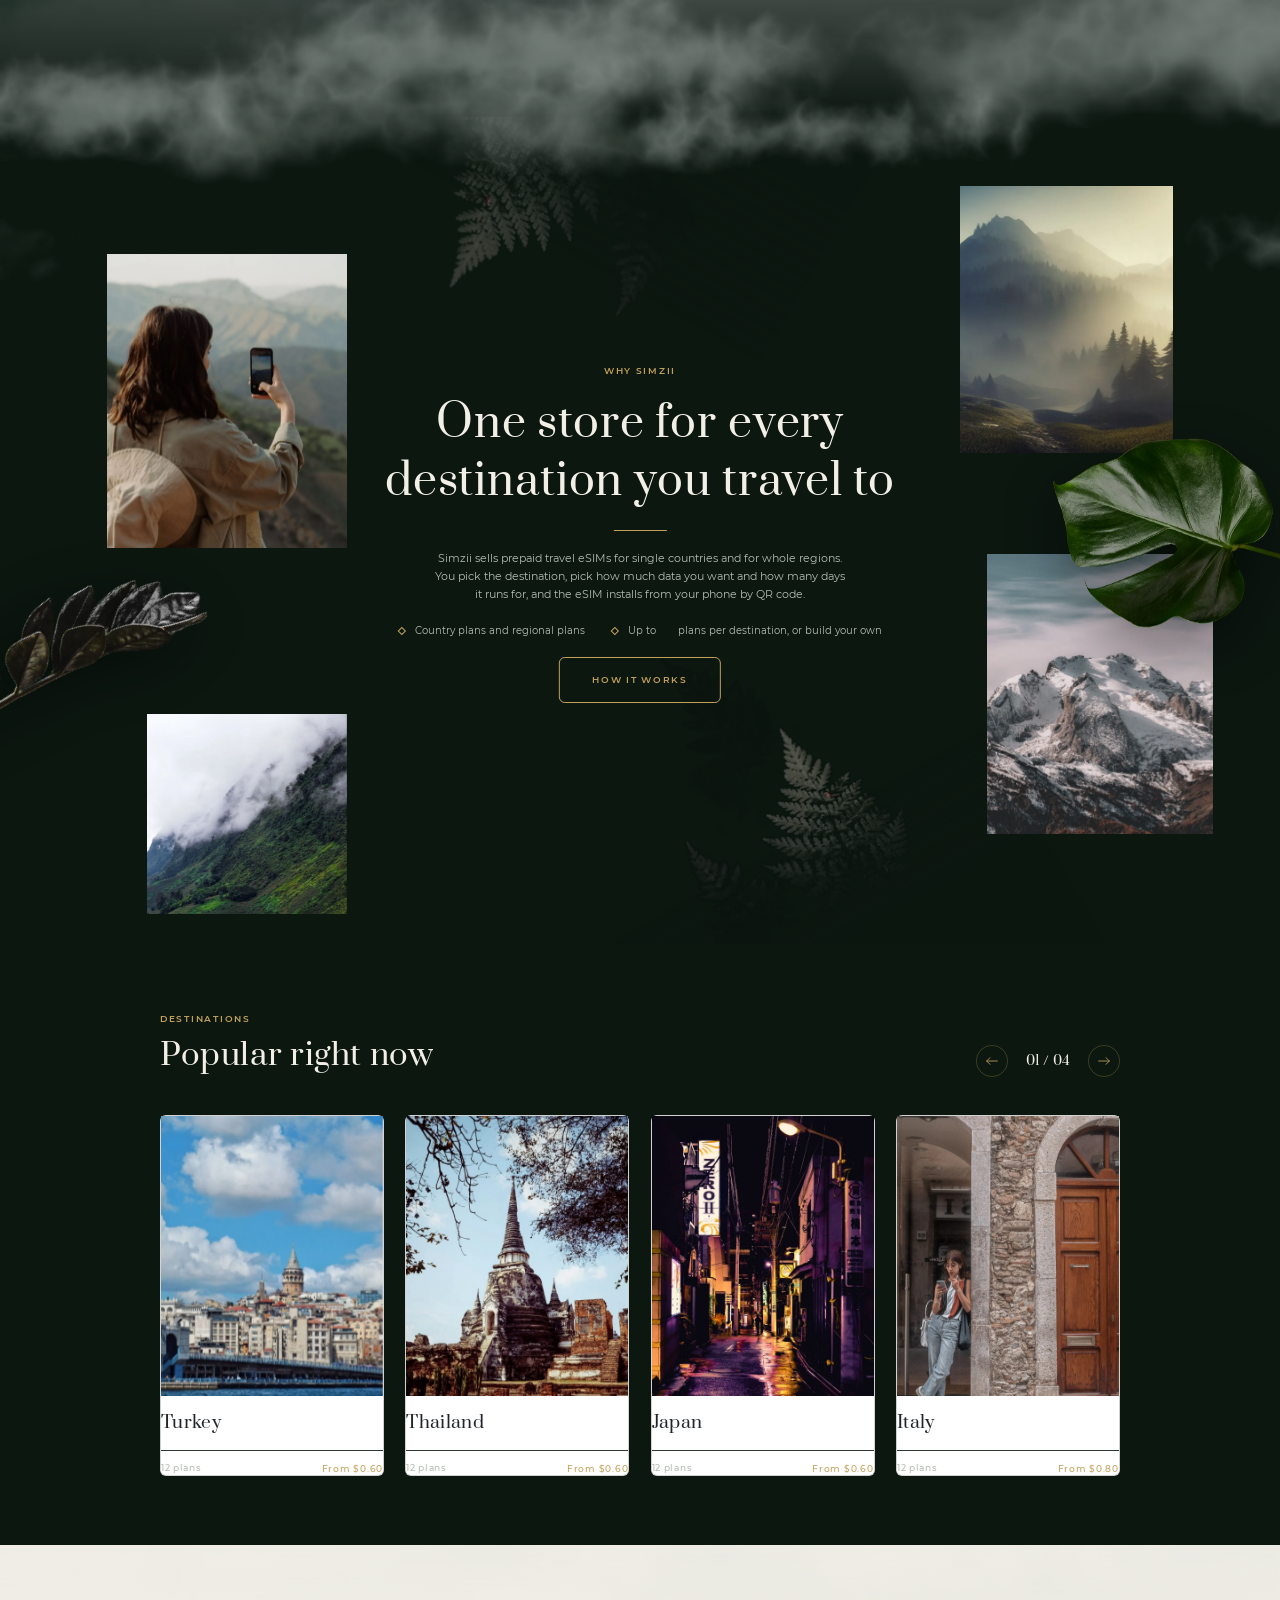
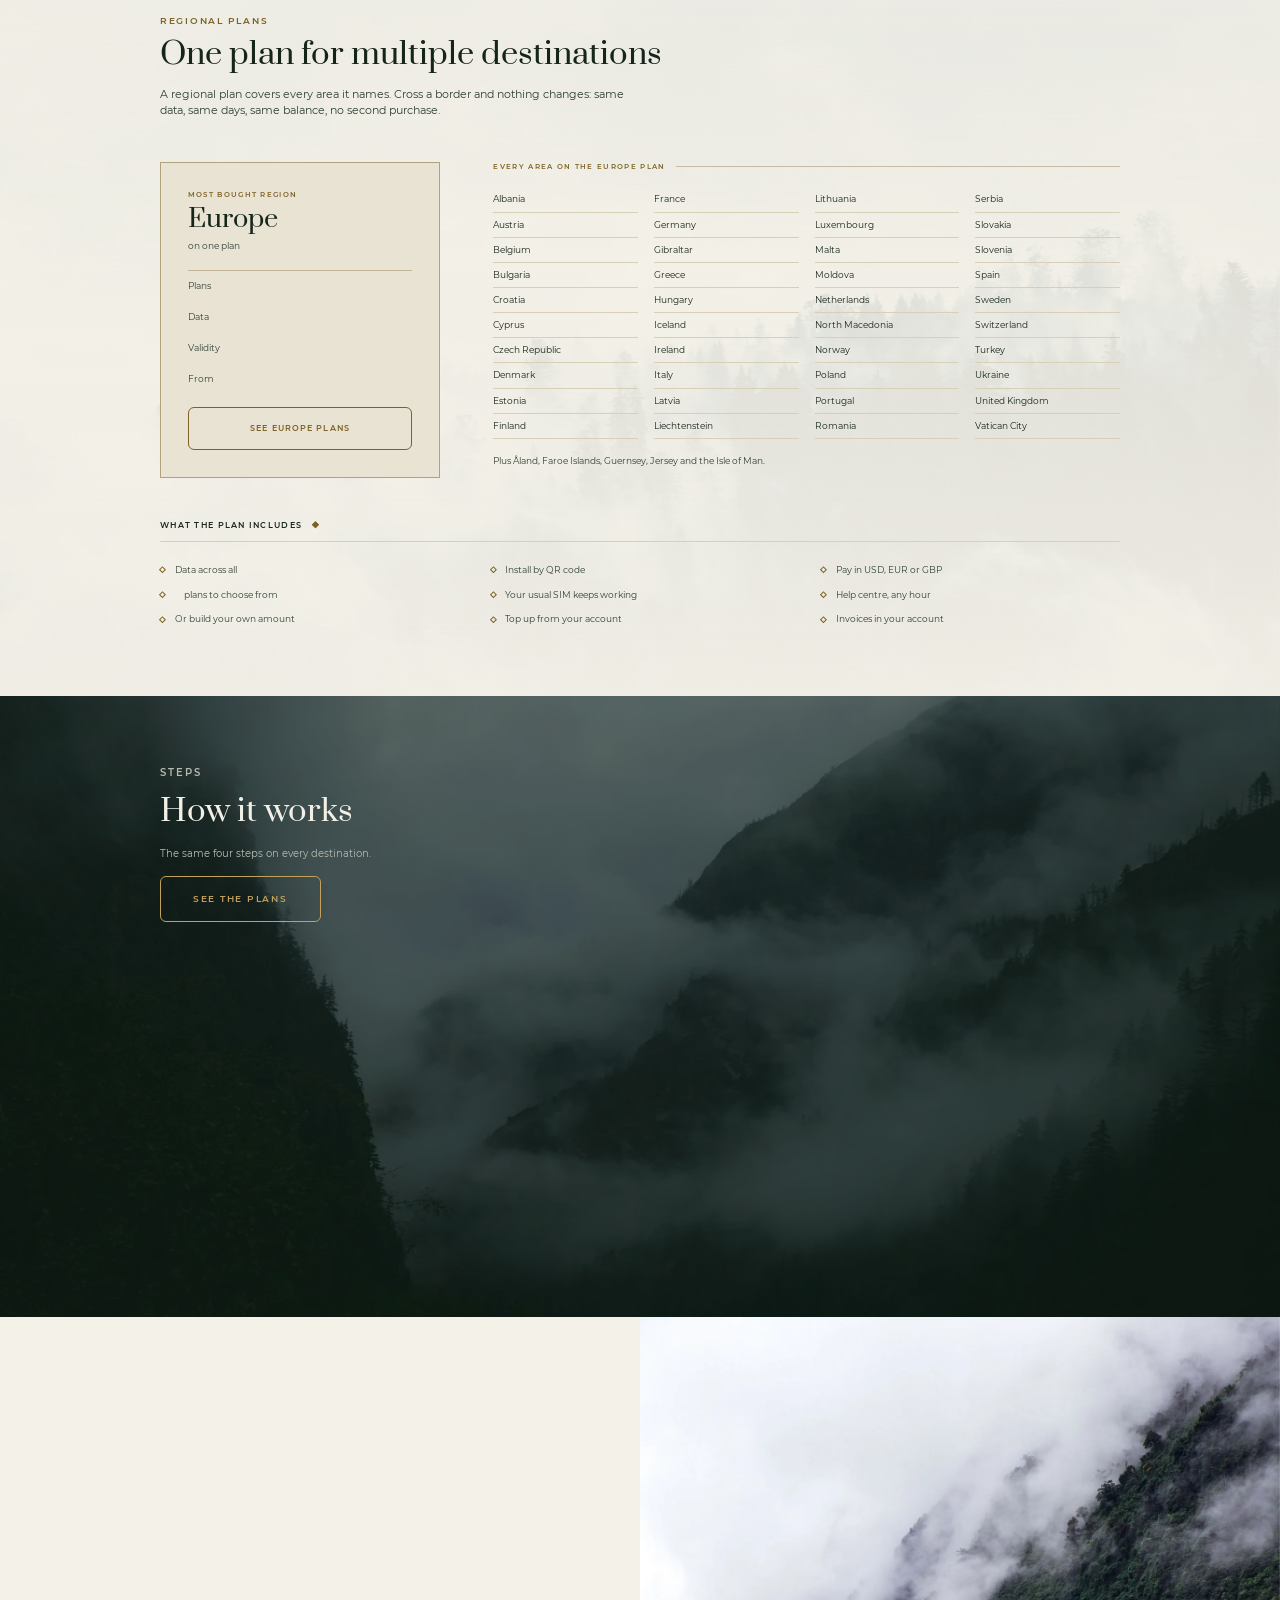
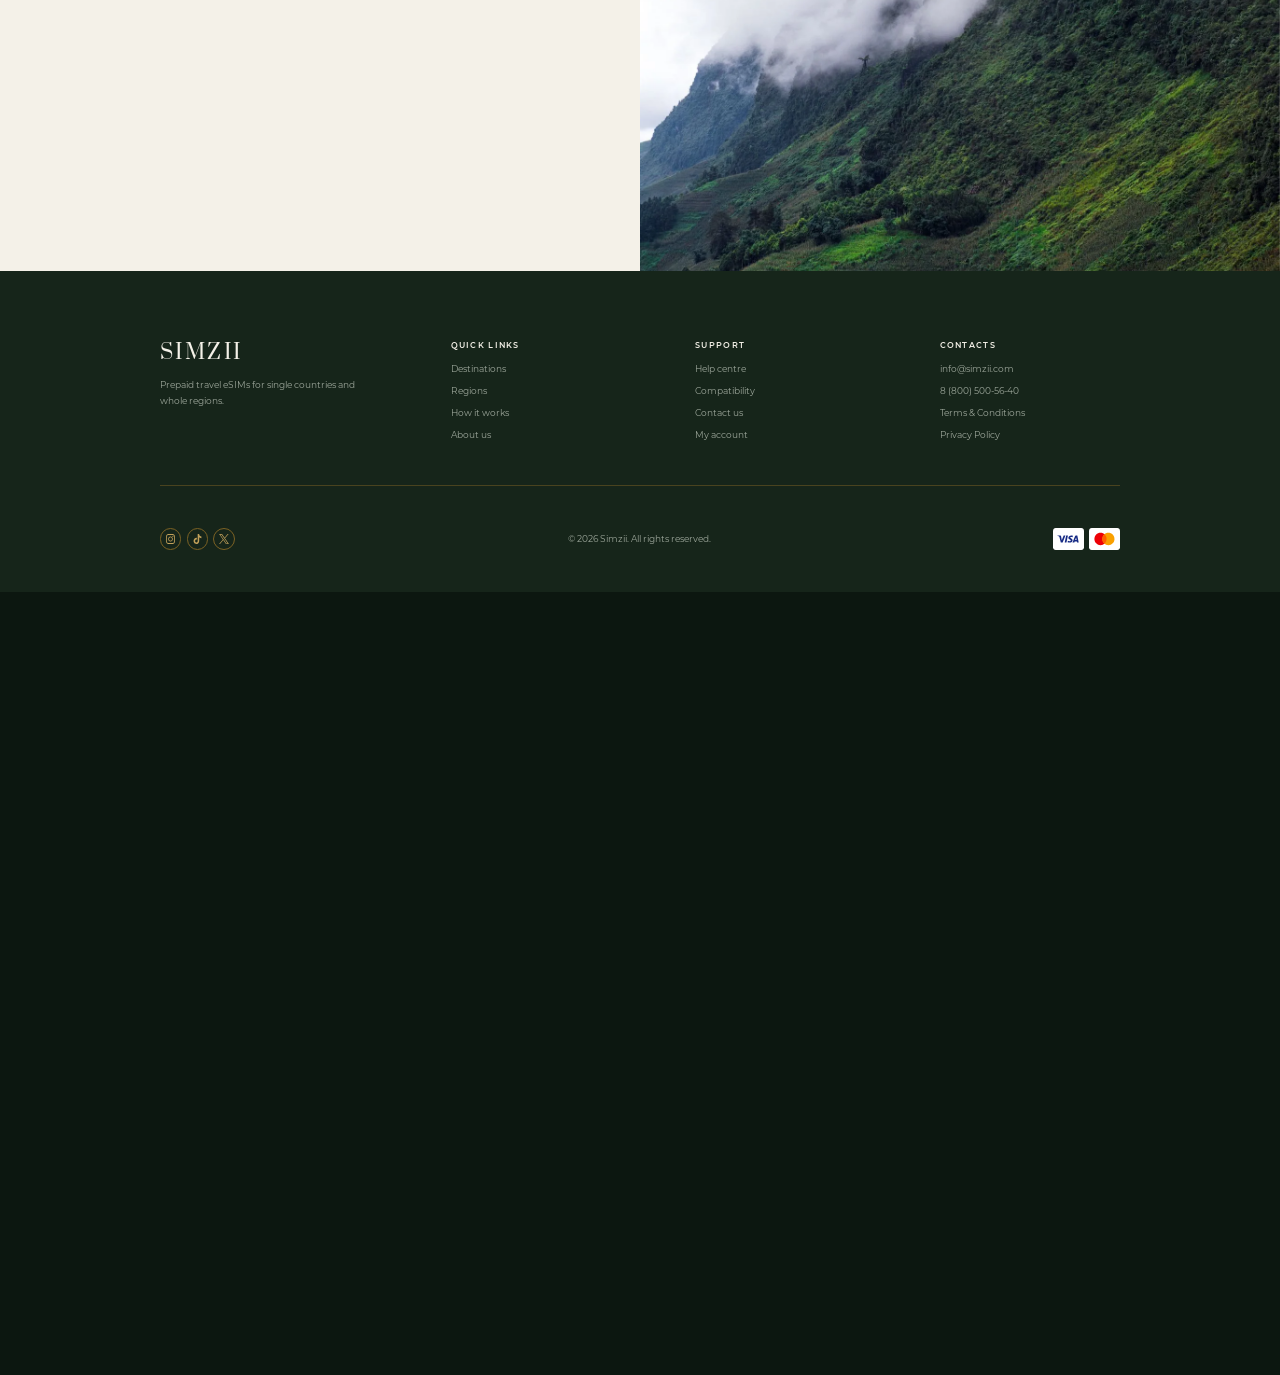
==== index.html @ 937da124 "about page fixed" ====
<!doctype html>
<html lang="en-GB">
<head>
<meta charset="utf-8">
<meta name="viewport" content="width=device-width, initial-scale=1">
<title>Simzii | Travel eSIM, mobile data for wherever you travel</title>
<meta name="description" content="Prepaid travel eSIMs for single countries and whole regions. Pick your destination, choose your data and days, install from your phone.">
<link rel="icon" href="assets/icons/favicon.svg" type="image/svg+xml">
<link rel="stylesheet" href="devcss/mainBase.css">
<script src="js/motion.js"></script>
</head>
<body class="home" data-page="home">

<canvas id="wisps" aria-hidden="true"></canvas>

<div class="smooth" id="smooth">

<section class="hero" id="hero">
  <div class="plate">
    <div class="plate-in" data-speed="-7" data-self>
      <div class="poster"></div>
      <video id="film" muted playsinline loop preload="none" data-src="assets/video/simzii-hero-fog.mp4"></video>
      <canvas id="forest" aria-hidden="true"></canvas>
      <canvas id="back" aria-hidden="true"></canvas>
    </div>
  </div>
  <div class="h-ov"></div>
  <div class="h-fade"></div>
  <div class="h-wash"></div>
  <div class="h-frame"></div>
  <div data-partial="header">
    <header class="site-header" id="site-header">
      <div class="site-header__bar">
        <a class="logo" href="index.html" aria-label="Simzii home">SIMZII</a>
        <nav class="site-nav" aria-label="Main">
          <a class="site-nav__link" href="plans.html">DESTINATIONS</a>
          <a class="site-nav__link" href="plans.html?type=regional#all">REGIONS</a>
          <a class="site-nav__link" href="index.html#how">HOW IT WORKS</a>
          <a class="site-nav__link" href="help.html">SUPPORT</a>
          <div class="currency" data-currency="">
            <button class="currency__toggle" type="button" aria-haspopup="listbox" aria-expanded="false">$ USD</button>
            <div class="currency__list" role="listbox" aria-label="Currency">
              <button class="currency__option" type="button" role="option" data-set-currency="USD" aria-selected="true">$ USD</button>
              <button class="currency__option" type="button" role="option" data-set-currency="EUR" aria-selected="false">€ EUR</button>
              <button class="currency__option" type="button" role="option" data-set-currency="GBP" aria-selected="false">£ GBP</button>
            </div>
          </div>
          <a class="btn btn--gold btn--small" href="login.html">MY ACCOUNT</a>
        </nav>
        <div class="site-header__actions">
          <button class="menu-toggle" type="button" aria-expanded="false" aria-controls="mobile-menu" aria-label="Open menu">
            <img src="assets/icons/menu.svg" alt="" data-motion-img="1">
          </button>
        </div>
      </div>
      <div class="mobile-menu" id="mobile-menu">
        <nav class="mobile-menu__links" aria-label="Main">
          <a class="mobile-menu__link" href="plans.html">Destinations <img src="assets/icons/arrow-right-gold.svg" alt="" data-motion-img="1">
          </a>
          <a class="mobile-menu__link" href="plans.html?type=regional#all">Regions <img src="assets/icons/arrow-right-gold.svg" alt="" data-motion-img="1">
          </a>
          <a class="mobile-menu__link" href="index.html#how">How it works <img src="assets/icons/arrow-right-gold.svg" alt="" data-motion-img="1">
          </a>
          <a class="mobile-menu__link" href="help.html">Support <img src="assets/icons/arrow-right-gold.svg" alt="" data-motion-img="1">
          </a>
        </nav>
        <div class="mobile-menu__utilities">
          <p class="label text-mist">CURRENCY</p>
          <div class="mobile-menu__currencies">
            <button class="mobile-menu__currency" type="button" data-set-currency="USD" aria-pressed="true">$ USD</button>
            <button class="mobile-menu__currency" type="button" data-set-currency="EUR" aria-pressed="false">€ EUR</button>
            <button class="mobile-menu__currency" type="button" data-set-currency="GBP" aria-pressed="false">£ GBP</button>
          </div>
        </div>
        <a class="btn btn--gold btn--block" href="login.html">MY ACCOUNT</a>
        <div class="socials mobile-menu__socials">
          <a class="socials__link" href="#" data-pending="Social link to be supplied" aria-label="Instagram">
            <img src="assets/icons/instagram.svg" alt="" width="14" height="14" data-motion-img="1">
          </a>
          <a class="socials__link" href="#" data-pending="Social link to be supplied" aria-label="TikTok">
            <img src="assets/icons/tiktok.svg" alt="" width="14" height="14" data-motion-img="1">
          </a>
          <a class="socials__link" href="#" data-pending="Social link to be supplied" aria-label="X">
            <img src="assets/icons/x.svg" alt="" width="14" height="14" data-motion-img="1">
          </a>
        </div>
      </div>
    </header>
  </div>
  <div class="h-copy" data-speed="-9" data-self>
    <p class="eyebrow rise" style="--d:.3s">TRAVEL eSIM</p>
    <h1 class="h1">
      <span class="ln">
        <span style="--d:.35s">MOBILE DATA</span>
      </span>
      <span class="ln">
        <span style="--d:.47s">IN <span data-fact="global:areaCount"></span> COUNTRIES </span>
      </span>
    </h1>
    <div class="rule"></div>
    <p class="sub rise" style="--d:.7s">Pick your destination, select your data plan and duration, then install the eSIM directly from your phone. Mobile data for wherever you travel, with no need for physical SIM cards or complicated setups.</p>
    <a href="plans.html" class="btn rise" style="--d:.82s">BROWSE DESTINATIONS</a>
  </div>
  <div class="strip" data-speed="-9" data-self>
    <div class="rail"></div>
    <div class="runner"></div>
    <div class="stop">
      <div class="fig" data-fact="global:areaCount"></div>
      <div class="dot"></div>
      <div class="lab">COUNTRIES</div>
    </div>
    <div class="stop">
      <div class="fig" data-fact="all:regionCount"></div>
      <div class="dot"></div>
      <div class="lab">REGIONS</div>
    </div>
    <div class="stop">
      <div class="fig">Up to <span data-fact="all:maxPlans"></span>
      </div>
      <div class="dot"></div>
      <div class="lab">PLANS PER DESTINATION</div>
    </div>
    <div class="stop">
      <div class="fig">USD EUR GBP</div>
      <div class="dot"></div>
      <div class="lab">CURRENCIES</div>
    </div>
  </div>
</section>
<section class="intro" id="intro">
  <div class="rot fern-a" data-speed="0.6">
    <div>
      <img alt="" src="assets/images/home/fern-intro.webp">
    </div>
  </div>
  <div class="rot fern-b" data-speed="-0.6">
    <div>
      <img alt="" src="assets/images/home/fern-intro-low.webp">
    </div>
  </div>
  <div class="rot plant fl" data-speed="0.9">
    <div>
      <img alt="" src="assets/images/home/plant.webp">
    </div>
  </div>
  <div class="monstera fl" data-speed="-0.8">
    <img alt="" src="assets/images/home/monstera.webp">
  </div>
  <div class="pics">
    <div class="media fl i-trav" data-speed="-0.7" data-r="clip">
      <img alt="Traveller photographing a mountain valley" src="assets/images/home/intro-traveller.webp">
    </div>
    <div class="media fl i-snow" data-speed="-1.1" data-r="clip" style="--d:.15s">
      <img alt="Snow covered peak" src="assets/images/home/snow-peak.webp">
    </div>
  </div>
  <div class="media fl i-alps" data-speed="0.9" data-r="clip" style="--d:.1s">
    <img alt="Alpine valley at sunrise" src="assets/images/home/spot-alps.webp">
  </div>
  <div class="media fl i-stage" data-speed="0.7" data-r="clip" style="--d:.2s">
    <img alt="Misty mountain slope" src="assets/images/home/stage-landscape.webp">
  </div>
  <div class="i-copy" data-r="group">
    <p class="eyebrow" data-r="fade">WHY SIMZII</p>
    <h2 class="h2">
      <span class="ln">
        <span style="--d:.05s">One store for every</span>
      </span>
      <span class="ln">
        <span style="--d:.15s">destination you travel to</span>
      </span>
    </h2>
    <div class="rule" data-r="fade" style="--d:.25s"></div>
    <p class="body" data-r="fade" style="--d:.3s">Simzii sells prepaid travel eSIMs for single countries and for whole regions. You pick the destination, pick how much data you want and how many days it runs for, and the eSIM installs from your phone by QR code.</p>
    <div class="feats" data-r="fade" style="--d:.4s">
      <div class="feat">
        <i class="diamond"></i>Country plans and regional plans
      </div>
      <div class="feat">
        <i class="diamond"></i>Up to <span data-fact="all:maxPlans"></span> plans per destination, or build your own
      </div>
    </div>
    <a href="#how" class="btn" data-r="fade" style="--d:.5s">HOW IT WORKS</a>
  </div>
</section>
<section class="dest" id="dest">
  <div class="head-row">
    <div class="copy in" data-r="group">
      <p class="eyebrow in" data-r="fade">DESTINATIONS</p>
      <h2 class="h2">
        <span class="ln">
          <span style="--d:.08s">Popular right now</span>
        </span>
      </h2>
    </div>
    <div class="counter in" data-r="fade" style="--d:.2s">
      <button class="arrow" id="prev" aria-label="Previous destination">
        <svg width="48" height="48" viewBox="0 0 48 48" fill="none" xmlns="http://www.w3.org/2000/svg">
          <g id="arrow / prev">
            <rect x="0.5" y="0.5" width="47" height="47" rx="23.5" stroke="#C2A15A" stroke-opacity="0.4"></rect>
            <path id="icons/arrow left" d="M32 24H16M21 29L16 24L21 19" stroke="#C2A15A" stroke-width="1.25" stroke-linecap="round" stroke-linejoin="round"></path>
          </g>
        </svg>
      </button>
      <span id="count">01 / 04</span>
      <button class="arrow" id="next" aria-label="Next destination">
        <svg width="48" height="48" viewBox="0 0 48 48" fill="none" xmlns="http://www.w3.org/2000/svg">
          <g id="arrow / next">
            <rect x="0.5" y="0.5" width="47" height="47" rx="23.5" stroke="#C2A15A" stroke-opacity="0.4"></rect>
            <path id="icons/arrow right" d="M16 24H32M27 29L32 24L27 19" stroke="#C2A15A" stroke-width="1.25" stroke-linecap="round" stroke-linejoin="round"></path>
          </g>
        </svg>
      </button>
    </div>
  </div>
  <div class="track-wrap">
    <div class="track" id="track">
      <a href="plan.html?d=turkey" class="card in" data-r="fade">
        <div class="media" data-inner="">
          <img alt="Istanbul skyline over the Bosphorus" src="assets/images/home/card-turkey.webp" data-motion-img="1" style="transform: translate3d(0px, 4.8px, 0px);">
        </div>
        <h3>Turkey</h3>
        <div class="meta">
          <span data-plan-count="turkey">12 plans</span>
          <span data-from="turkey">From $0.60</span>
        </div>
      </a>
      <a href="plan.html?d=thailand" class="card in" data-r="fade" style="--d:0.08s">
        <div class="media" data-inner="">
          <img alt="Temple ruins in Ayutthaya" src="assets/images/home/card-thailand.webp" data-motion-img="1" style="transform: translate3d(0px, 4.8px, 0px);">
        </div>
        <h3>Thailand</h3>
        <div class="meta">
          <span data-plan-count="thailand">12 plans</span>
          <span data-from="thailand">From $0.60</span>
        </div>
      </a>
      <a href="plan.html?d=japan" class="card in" data-r="fade" style="--d:0.16s">
        <div class="media" data-inner="">
          <img alt="Neon lit alley in Tokyo" src="assets/images/home/card-japan.webp" data-motion-img="1" style="transform: translate3d(0px, 4.8px, 0px);">
        </div>
        <h3>Japan</h3>
        <div class="meta">
          <span data-plan-count="japan">12 plans</span>
          <span data-from="japan">From $0.60</span>
        </div>
      </a>
      <a href="plan.html?d=italy" class="card in" data-r="fade" style="--d:0.24s">
        <div class="media" data-inner="">
          <img alt="Traveller in an Italian doorway" src="assets/images/home/card-italy.webp" data-motion-img="1" style="transform: translate3d(0px, 4.8px, 0px);">
        </div>
        <h3>Italy</h3>
        <div class="meta">
          <span data-plan-count="italy">12 plans</span>
          <span data-from="italy">From $0.80</span>
        </div>
      </a>
    </div>
  </div>
</section>
<section class="route" id="route">
  <div class="bg">
    <div class="media" data-inner>
      <img alt="" src="assets/images/home/route-mist.webp">
    </div>
  </div>
  <div class="head" data-r="group">
    <p class="eyebrow" data-r="fade">REGIONAL PLANS</p>
    <h2 class="h2">
      <span class="ln">
        <span style="--d:.08s">One plan for multiple destinations</span>
      </span>
    </h2>
    <p class="lead" data-r="fade" style="--d:.2s">A regional plan covers every area it names. Cross a border and nothing changes: same data, same days, same balance, no second purchase.</p>
  </div>
  <div class="proof">
    <div class="plan" data-r="fade">
      <div class="ph">
        <p class="tag">MOST BOUGHT REGION</p>
        <p class="name">Europe</p>
        <p class="sub">
          <span data-fact="europe:areaLabel"></span> on one plan
        </p>
      </div>
      <div class="spec">
        <span>Plans</span>
        <span data-fact="europe:planCount"></span>
      </div>
      <div class="spec">
        <span>Data</span>
        <span data-fact="europe:dataRange"></span>
      </div>
      <div class="spec">
        <span>Validity</span>
        <span data-fact="europe:daysRange"></span>
      </div>
      <div class="spec">
        <span>From</span>
        <span class="dg" data-from="europe" data-bare></span>
      </div>
      <a href="plan.html?d=europe" class="btn">SEE EUROPE PLANS</a>
    </div>
    <div class="areas" data-r="fade" style="--d:.12s">
      <div class="label-row">
        <p class="tag">EVERY AREA ON THE EUROPE PLAN</p>
        <i></i>
      </div>
      <div class="cols">
        <div>
          <span>Albania</span>
          <span>Austria</span>
          <span>Belgium</span>
          <span>Bulgaria</span>
          <span>Croatia</span>
          <span>Cyprus</span>
          <span>Czech Republic</span>
          <span>Denmark</span>
          <span>Estonia</span>
          <span>Finland</span>
        </div>
        <div>
          <span>France</span>
          <span>Germany</span>
          <span>Gibraltar</span>
          <span>Greece</span>
          <span>Hungary</span>
          <span>Iceland</span>
          <span>Ireland</span>
          <span>Italy</span>
          <span>Latvia</span>
          <span>Liechtenstein</span>
        </div>
        <div>
          <span>Lithuania</span>
          <span>Luxembourg</span>
          <span>Malta</span>
          <span>Moldova</span>
          <span>Netherlands</span>
          <span>North Macedonia</span>
          <span>Norway</span>
          <span>Poland</span>
          <span>Portugal</span>
          <span>Romania</span>
        </div>
        <div>
          <span>Serbia</span>
          <span>Slovakia</span>
          <span>Slovenia</span>
          <span>Spain</span>
          <span>Sweden</span>
          <span>Switzerland</span>
          <span>Turkey</span>
          <span>Ukraine</span>
          <span>United Kingdom</span>
          <span>Vatican City</span>
        </div>
      </div>
      <p class="note">Plus Åland, Faroe Islands, Guernsey, Jersey and the Isle of Man.</p>
    </div>
  </div>
  <div class="incl" data-r="fade">
    <div class="incl-head">WHAT THE PLAN INCLUDES <i class="diamond"></i>
    </div>
    <div class="incl-cols">
      <div>
        <i class="diamond"></i>Data across all <span data-fact="europe:areaLabel"></span>
      </div>
      <div>
        <i class="diamond"></i>
        <span data-fact="europe:planWord"></span> plans to choose from
      </div>
      <div>
        <i class="diamond"></i>Or build your own amount
      </div>
      <div>
        <i class="diamond"></i>Install by QR code
      </div>
      <div>
        <i class="diamond"></i>Your usual SIM keeps working
      </div>
      <div>
        <i class="diamond"></i>Top up from your account
      </div>
      <div>
        <i class="diamond"></i>Pay in USD, EUR or GBP
      </div>
      <div>
        <i class="diamond"></i>Help centre, any hour
      </div>
      <div>
        <i class="diamond"></i>Invoices in your account
      </div>
    </div>
  </div>
</section>
<section class="how" id="how">
  <div class="media bgimg" data-inner>
    <img alt="" src="assets/images/home/trail-landscape.webp">
  </div>
  <div class="fade"></div>
  <div class="trail" id="trail">
    <svg class="path" viewBox="0 0 1440 600" preserveAspectRatio="none" aria-hidden="true">
      <defs>
        <mask id="trailMask">
          <path id="trailDraw" d="M0 540C100 520 200 480 300 460C420 436 520 440 620 410C740 376 800 310 920 280C1030 254 1130 220 1240 170C1320 136 1390 100 1440 80" stroke="#fff" stroke-width="6" fill="none" />
        </mask>
      </defs>
      <path d="M0 540C100 520 200 480 300 460C420 436 520 440 620 410C740 376 800 310 920 280C1030 254 1130 220 1240 170C1320 136 1390 100 1440 80" stroke="#C2A15A" stroke-dasharray="6 9" fill="none" mask="url(#trailMask)" />
    </svg>
    <i class="tm" style="left:calc(294 * var(--s)); top:calc(454 * var(--s))"></i>
    <i class="tm" style="left:calc(614 * var(--s)); top:calc(404 * var(--s))"></i>
    <i class="tm" style="left:calc(914 * var(--s)); top:calc(274 * var(--s))"></i>
    <i class="tm" style="left:calc(1234 * var(--s)); top:calc(164 * var(--s))"></i>
    <div class="step" style="left:calc(294 * var(--s)); top:calc(492 * var(--s))">
      <div class="num">01</div>
      <h3>Find your destination</h3>
      <p>We call it a destination, you call it a holiday. Search it and see every plan that covers it.</p>
    </div>
    <div class="step" style="left:calc(614 * var(--s)); top:calc(442 * var(--s))">
      <div class="num">02</div>
      <h3>Choose your plan</h3>
      <p>Pick the data and the days, or set your own amount on the custom plan.</p>
    </div>
    <div class="step" style="left:calc(914 * var(--s)); top:calc(312 * var(--s))">
      <div class="num">03</div>
      <h3>Pay and receive</h3>
      <p>Pay, and the eSIM lands in your account as a QR code.</p>
    </div>
    <div class="step" style="left:calc(1234 * var(--s)); top:calc(202 * var(--s))">
      <div class="num">04</div>
      <h3>Scan and travel</h3>
      <p>Scan it on your phone. Top up from your account whenever the data runs low.</p>
    </div>
  </div>
  <div class="head" data-r="group">
    <p class="eyebrow" data-r="fade">STEPS</p>
    <h2 class="h2">
      <span class="ln">
        <span style="--d:.08s">How it works</span>
      </span>
    </h2>
    <p data-r="fade" style="--d:.18s">The same four steps on every destination.</p>
    <a href="plans.html" class="btn" data-r="fade" style="--d:.26s">SEE THE PLANS</a>
  </div>
</section>
<section class="faq" id="faq">
  <div class="copy">
    <div class="head" data-r="group">
      <p class="eyebrow" data-r="fade">F.A.Q</p>
      <h2 class="h2">
        <span class="ln">
          <span style="--d:.08s">Popular questions</span>
        </span>
      </h2>
    </div>
    <div class="acc" id="acc" data-r="fade" style="--d:.15s">
      <div class="qa">
        <button>
          <i class="diamond"></i>What is an eSIM? </button>
        <div class="ans">
          <div>
            <p>An eSIM is a SIM built into your phone. Instead of a plastic card, you install a plan by scanning a QR code, and it sits beside your usual SIM.</p>
          </div>
        </div>
      </div>
      <div class="qa">
        <button>
          <i class="diamond"></i>How do I install my eSIM? </button>
        <div class="ans">
          <div>
            <p>Once you pay, the QR code lands in your account. Open your phone's mobile data settings, add an eSIM, scan the code and switch it on when you arrive.</p>
          </div>
        </div>
      </div>
      <div class="qa">
        <button>
          <i class="diamond"></i>Will my normal SIM still work? </button>
        <div class="ans">
          <div>
            <p>Yes. Your usual number stays where it is for calls and texts. The eSIM only carries the data.</p>
          </div>
        </div>
      </div>
      <div class="qa">
        <button>
          <i class="diamond"></i>Which devices support eSIM? </button>
        <div class="ans">
          <div>
            <p>Most phones from the last few years do, including recent iPhone, Pixel and Galaxy models. Check the compatibility list before you buy.</p>
          </div>
        </div>
      </div>
      <div class="qa open">
        <button>
          <i class="diamond"></i>Can I use one plan in more than one country? </button>
        <div class="ans">
          <div>
            <p>Country plans cover the one country they are named for. Regional plans cover every area listed on the plan, so a Europe plan runs across all <span data-fact="europe:areaLabel"></span> it names, and a Global plan runs across <span data-fact="global:areaCount"></span>. If you are crossing borders, the regional plan is usually the cheaper of the two. </p>
          </div>
        </div>
      </div>
    </div>
  </div>
  <div class="media side" data-inner data-r="clip">
    <img alt="Cloud rolling over a forested mountain" src="assets/images/home/stage-landscape.webp">
  </div>
</section>

<div data-partial="footer" id="foot">
     <footer class="site-footer">
            <div class="container">
                <div class="site-footer__columns">
                <div class="site-footer__brand">
                    <a class="logo logo--large" href="index.html">SIMZII</a>
                    <p>Prepaid travel eSIMs for single countries and whole regions.</p>
                </div>
                <div class="site-footer__pair">
                    <div class="site-footer__column">
                    <p class="site-footer__heading">QUICK LINKS</p>
                    <div class="site-footer__links">
                        <a href="plans.html">Destinations</a>
                        <a href="plans.html?type=regional#all">Regions</a>
                        <a href="index.html#how">How it works</a>
                        <a href="about.html">About us</a>
                    </div>
                    </div>
                    <div class="site-footer__column">
                    <p class="site-footer__heading">SUPPORT</p>
                    <div class="site-footer__links">
                        <a href="help.html">Help centre</a>
                        <a href="compatibility.html">Compatibility</a>
                        <a href="contact.html">Contact us</a>
                        <a href="login.html">My account</a>
                    </div>
                    </div>
                </div>
                <div class="site-footer__column">
                    <p class="site-footer__heading">CONTACTS</p>
                    <div class="site-footer__links">
                    <a href="mailto:info@simzii.com">info@simzii.com</a>
                    <a href="tel:+78005005640">8 (800) 500-56-40</a>
                    <a href="legal.html?doc=terms">Terms &amp; Conditions</a>
                    <a href="legal.html?doc=privacy">Privacy Policy</a>
                    </div>
                </div>
                </div>
                <div class="site-footer__rule"></div>
                <div class="site-footer__bottom">
                <div class="socials "><a class="socials__link" href="#" data-pending="Social link to be supplied" aria-label="Instagram"><img src="assets/icons/instagram.svg" alt="" width="14" height="14" loading="lazy" decoding="async" data-motion-img="1" class=""></a><a class="socials__link" href="#" data-pending="Social link to be supplied" aria-label="TikTok"><img src="assets/icons/tiktok.svg" alt="" width="14" height="14" loading="lazy" decoding="async" data-motion-img="1" class=""></a><a class="socials__link" href="#" data-pending="Social link to be supplied" aria-label="X"><img src="assets/icons/x.svg" alt="" width="14" height="14" loading="lazy" decoding="async" data-motion-img="1" class=""></a></div>
                <p class="site-footer__copyright">© 2026 Simzii. All rights reserved.</p>
                <div class="pay-marks"><img src="assets/icons/visa.svg" alt="Visa" width="46" height="32" loading="lazy" decoding="async" data-motion-img="1" class=""><img src="assets/icons/mastercard.svg" alt="Mastercard" width="46" height="32" loading="lazy" decoding="async" data-motion-img="1" class=""></div>
                </div>
            </div>
        </footer>
</div>

</div>

<div class="panel" id="panel">
  <b>Tuning (H to hide)</b>
  <label>Scroll ease <span id="v-ease"></span></label><input type="range" id="ease" min="0.03" max="0.3" step="0.005">
  <label>Hero overlay <span id="v-ov"></span></label><input type="range" id="ov" min="0" max="0.9" step="0.01">
  <label>Hero plate <span id="v-plate"></span></label><select id="plate"><option value="forest">3D forest</option><option value="film">Film</option></select>
  <label>Wisp strength <span id="v-wisp"></span></label><input type="range" id="wisp" min="0" max="1.5" step="0.05">
</div>

<!-- <script src="data/catalogue.js"></script> -->
<script src="js/store.js"></script>
<script src="js/ui.js"></script>
<script src="js/partials.js"></script>
<script src="js/vendor-three.min.js"></script>
<script src="js/home.js"></script>
</body>
</html>
---- devcss/mainBase.css ----
@import url('https://fonts.googleapis.com/css2?family=Anton&family=Nunito:ital,wght@0,200..1000;1,200..1000&display=swap');


/* --------- External Library CSS --------- */

@import url("./hamburgers.css");
@import url("../uiframe/css/bootstrap.min.css");
@import url("../uiframe/css/animate.min.css");
@import url("../uiframe/css/font-awesome.min.css");
@import url("../uiframe/css/aos.css");


/* --------- External Slider CSS --------- */

@import url("./owl.carousel.min.css");
@import url("./owl.theme.default.css");
@import url("./swiper-bundle.min.css");
@import url("../uiframe/css/slick.css");
@import url("../uiframe/css/slick-theme.css");

/* --------- site CSS --------- */

@import url("../css/base.css");
@import url("../css/home.css");
@import url("../css/chrome.css");
@import url("../css/tokens.css");

/* --------- pages CSS --------- */
@import url("../css/pages/404.css");
@import url("../css/pages/about.css");
@import url("../css/pages/account.css");
@import url("../css/pages/auth.css");
@import url("../css/pages/cart.css");
@import url("../css/pages/checkout-flow.css");
@import url("../css/pages/checkout.css");
@import url("../css/pages/compatibility.css");
@import url("../css/pages/contact.css");
@import url("../css/pages/help.css");
@import url("../css/pages/legal.css");
@import url("../css/pages/plan.css");
@import url("../css/pages/plans.css");

/* --------- Developer CSS --------- */

@import url("./dhiraj.css");
@import url("./tstyle.css");
@import url("./sakch.css");
@import url("./sakdam.css");
@import url("./rstyle.css");
@import url("./diksha.css");
@import url("./medhnash.css");
@import url("./style.css");
@import url("./responsive.css");

/* ------------font family ---------- */

@font-face {
  font-family: 'Satoshi';
  src: url('../fonts/Satoshi-Regular.otf') format('opentype');
}
@font-face {
  font-family: 'Satoshi Black';
  src: url('../fonts/Satoshi-Black.otf') format('opentype');
}
@font-face {
  font-family: 'Satoshi Bold';
  src: url('../fonts/Satoshi-Bold.otf') format('opentype');
}
@font-face {
  font-family: 'Satoshi Light';
  src: url('../fonts/Satoshi-Light.otf') format('opentype');
}
@font-face {
  font-family: 'Satoshi Medium';
  src: url('../fonts/Satoshi-Medium.otf') format('opentype');
}




@media (min-width: 576px){
  .container, .container-sm {
      max-width: 540px;
  }
}
@media (min-width: 768px){
  .container, .container-md, .container-sm {
      max-width: 750px;
  }
}
@media (min-width: 992px){
  .container, .container-lg, .container-md, .container-sm, .container-xl, .container-xxl {
      max-width: 970px;
  }
}
@media (min-width: 1080px){
  .container, .container-lg, .container-md, .container-sm, .container-xl, .container-xxl {
      max-width: 1030px;
  }
}
@media (min-width: 1100px){
  .container, .container-lg, .container-md, .container-sm, .container-xl, .container-xxl {
      max-width: 1080px;
  }
}
@media (min-width: 1200px){
  .container, .container-lg, .container-md, .container-sm, .container-xl, .container-xxl {
      max-width: 1180px;
  }
}
@media (min-width: 1400px){
  .container, .container-lg, .container-md, .container-sm, .container-xl, .container-xxl {
       max-width: 1360px;
  }
}
@media (min-width: 1500px){
  .container, .container-lg, .container-md, .container-sm, .container-xl, .container-xxl {
      max-width: 1440px;
  }
}
@media only screen and (min-width: 1600px) and (max-width: 1700px){
  .container, .container-lg, .container-md, .container-sm, .container-xl, .container-xxl {
      max-width: 1440px;
  }
}
@media only screen and (min-width: 1701px) and (max-width: 1800px){
  .container, .container-lg, .container-md, .container-sm, .container-xl, .container-xxl {
    max-width: 1440px;
  }
}
@media only screen and (min-width: 1801px) and (max-width: 1920px){
  .container, .container-lg, .container-md, .container-sm, .container-xl, .container-xxl {
     max-width: 1440px;
  }
}
@media only screen and (min-width: 1921px) and (max-width: 2880px){
  .container, .container-lg, .container-md, .container-sm, .container-xl, .container-xxl {
    max-width: 1440px;
  } 
}
.bg-image {
  object-fit: cover;
}
.bg-image {
  top: 0;
  left: 0;
  width: 100%;
  height: 100%;
  z-index: -1;
}
.bg-image:not([class*=absolute]) {
  position: absolute;
}
section {
  position: relative;
  overflow: hidden;
  z-index: 1;
}
html {
  scroll-behavior: smooth;
}
html,body{
  overflow-x:hidden;
}
*{
  margin: 0;
  padding: 0;
  box-sizing: border-box;
}
.h1, .h2, .h3, .h4, .h5, .h6, h1, h2, h3, h4, h5, h6 {
  margin-bottom: 0px;
}
p{
  margin-bottom: 0px;
}

.border-top-2{
  border-top: 2px solid #211E1B;
}
.border-bottom-2{
  border-bottom: 2px solid #211E1B;
}
.border-bottom-deep{
  border-bottom: 2px solid #D6C6B4;
}
.border-top-deep{
  border-top: 2px solid #D6C6B4;
}
.tag-seal{
  color: var(--brand-seal, #AF2419);
  font-family: "Work Sans";
  font-size: 12px;
  font-style: normal;
  font-weight: 600;
  line-height: 140%; /* 16.8px */
  letter-spacing: 1.92px;
  text-transform: uppercase;
  margin-bottom: 0px;
}
.tag-soft{
  color: var(--brand-ink-soft, #3E3830);
  font-family: "Work Sans";
  font-size: 12px;
  font-style: normal;
  font-weight: 600;
  line-height: 140%; /* 16.8px */
  letter-spacing: 1.92px;
  text-transform: uppercase;
  margin-bottom: 0px;
}
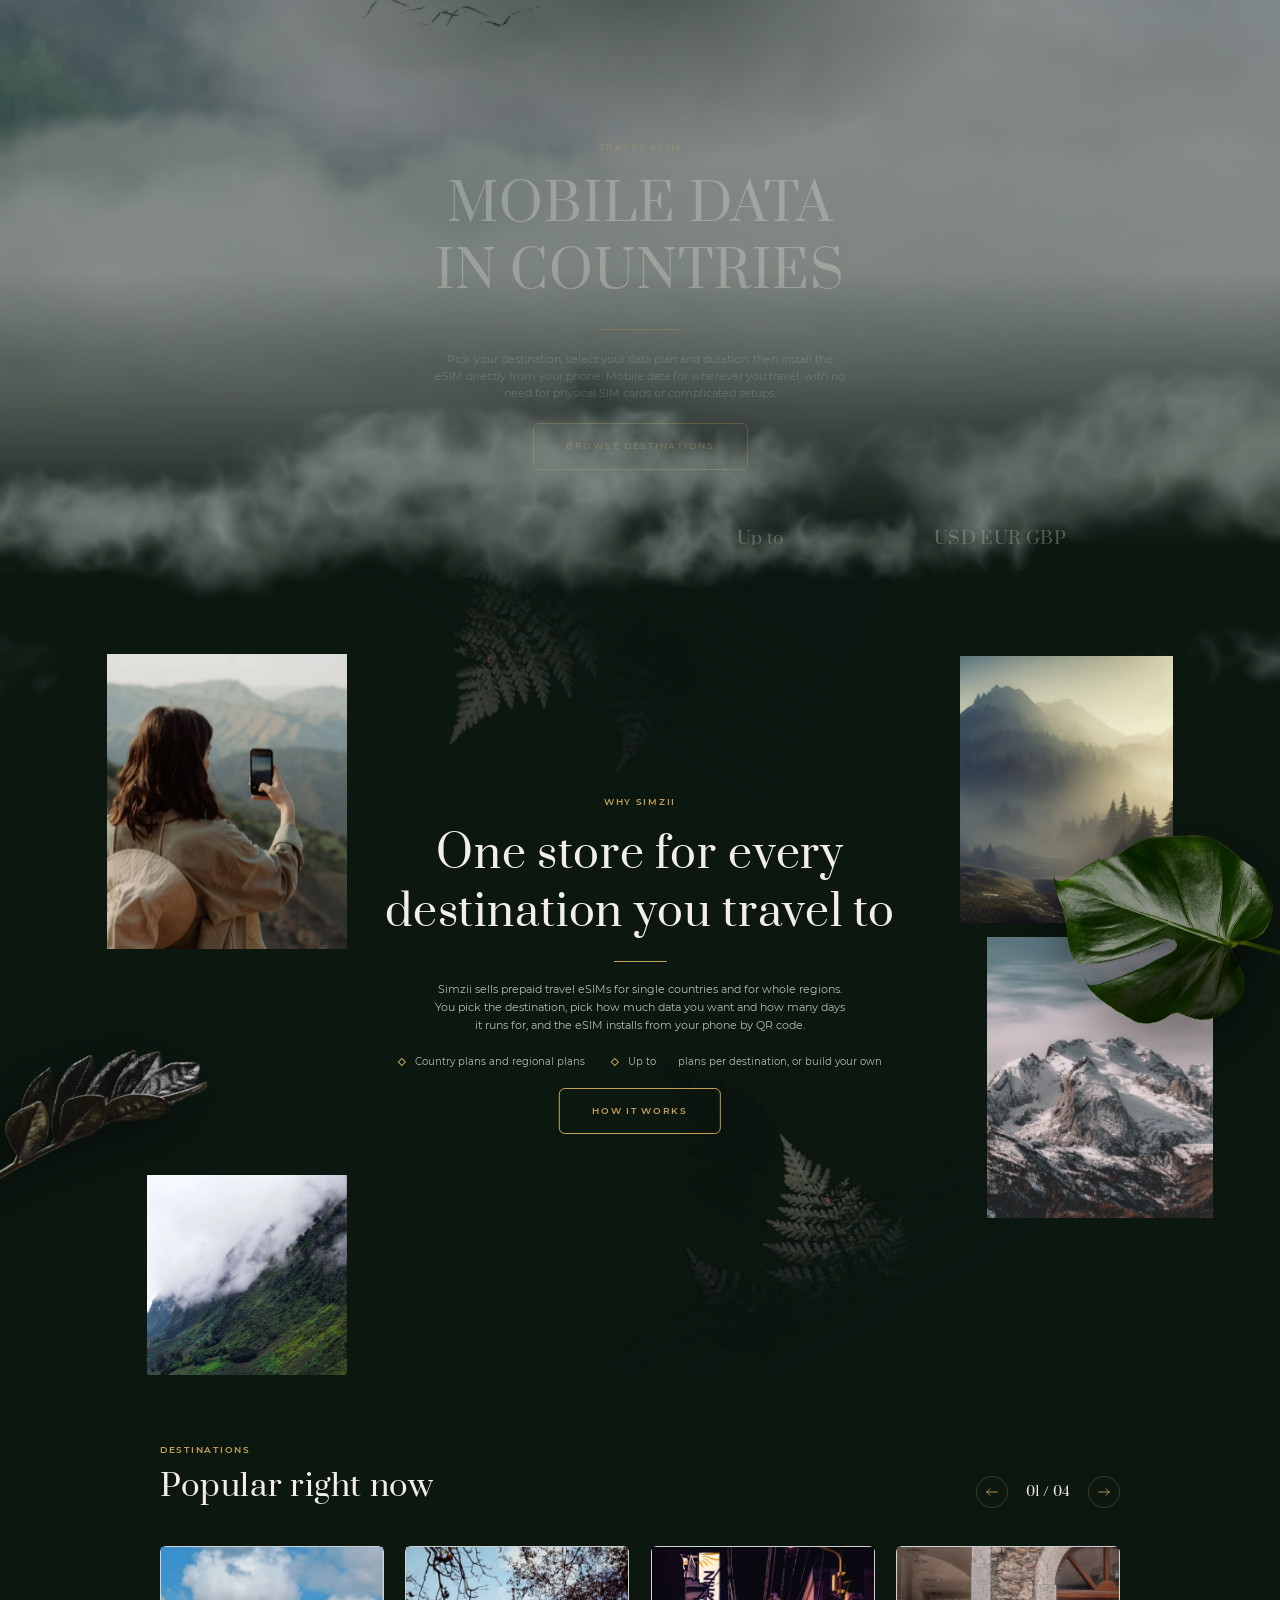
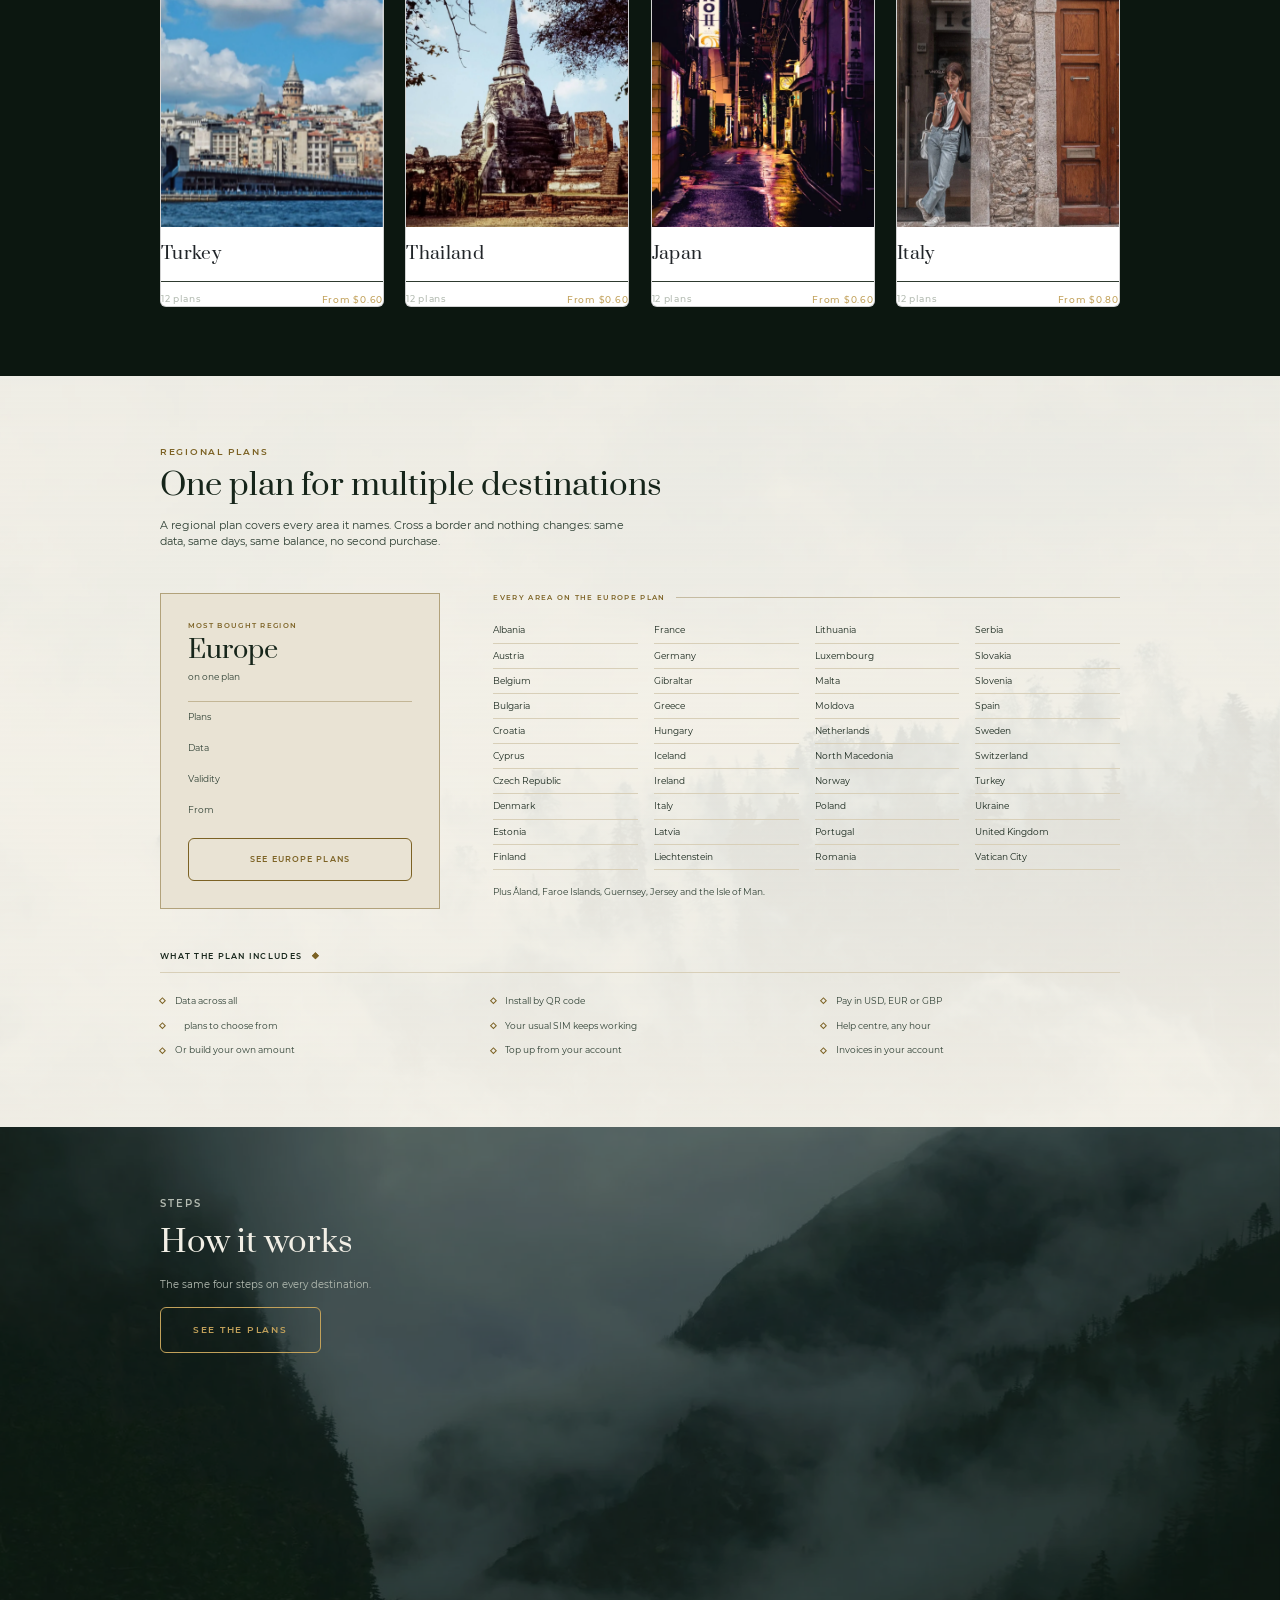
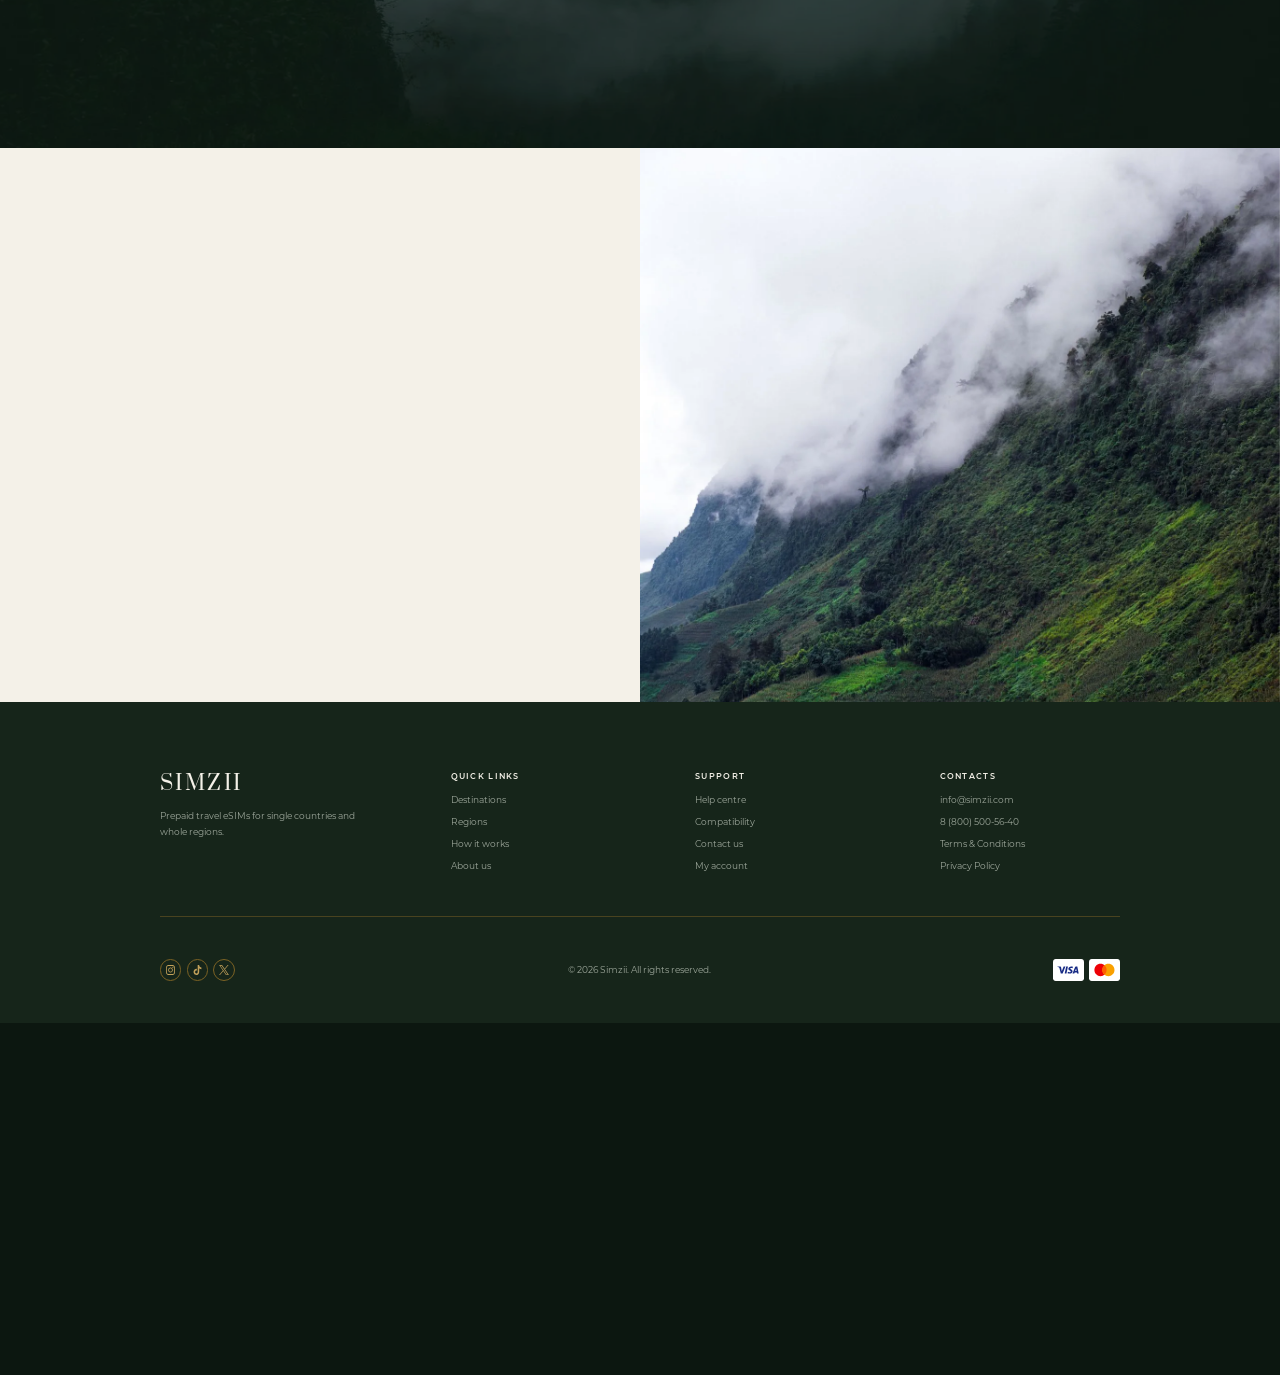
==== commit 5237a0f3: "home  page fixed" ====
--- a/index.html
+++ b/index.html
@@ -506,7 +506,7 @@
   </div>
 </section>
 
-<div data-partial="footer" id="foot">
+<div id="foot">
      <footer class="site-footer">
             <div class="container">
                 <div class="site-footer__columns">
@@ -551,7 +551,7 @@
                 <div class="pay-marks"><img src="assets/icons/visa.svg" alt="Visa" width="46" height="32" loading="lazy" decoding="async" data-motion-img="1" class=""><img src="assets/icons/mastercard.svg" alt="Mastercard" width="46" height="32" loading="lazy" decoding="async" data-motion-img="1" class=""></div>
                 </div>
             </div>
-        </footer>
+     </footer>
 </div>
 
 </div>
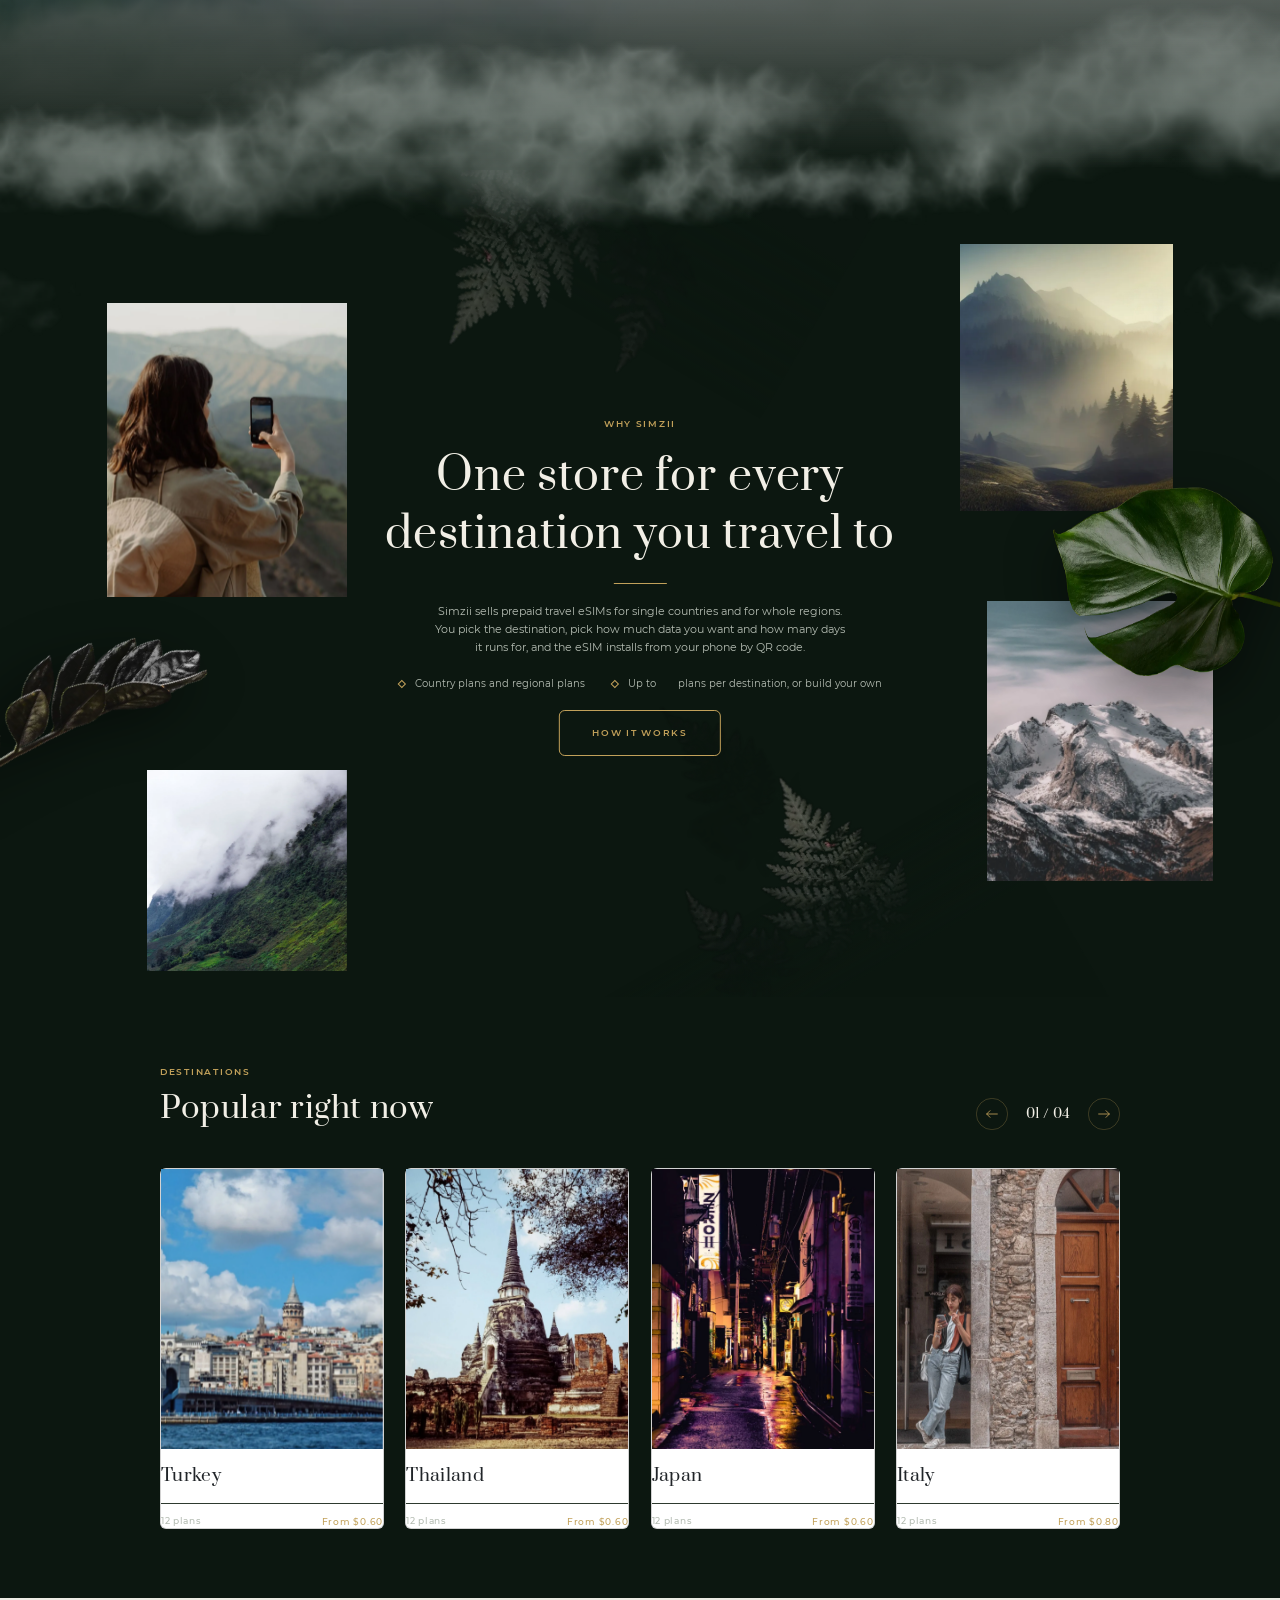
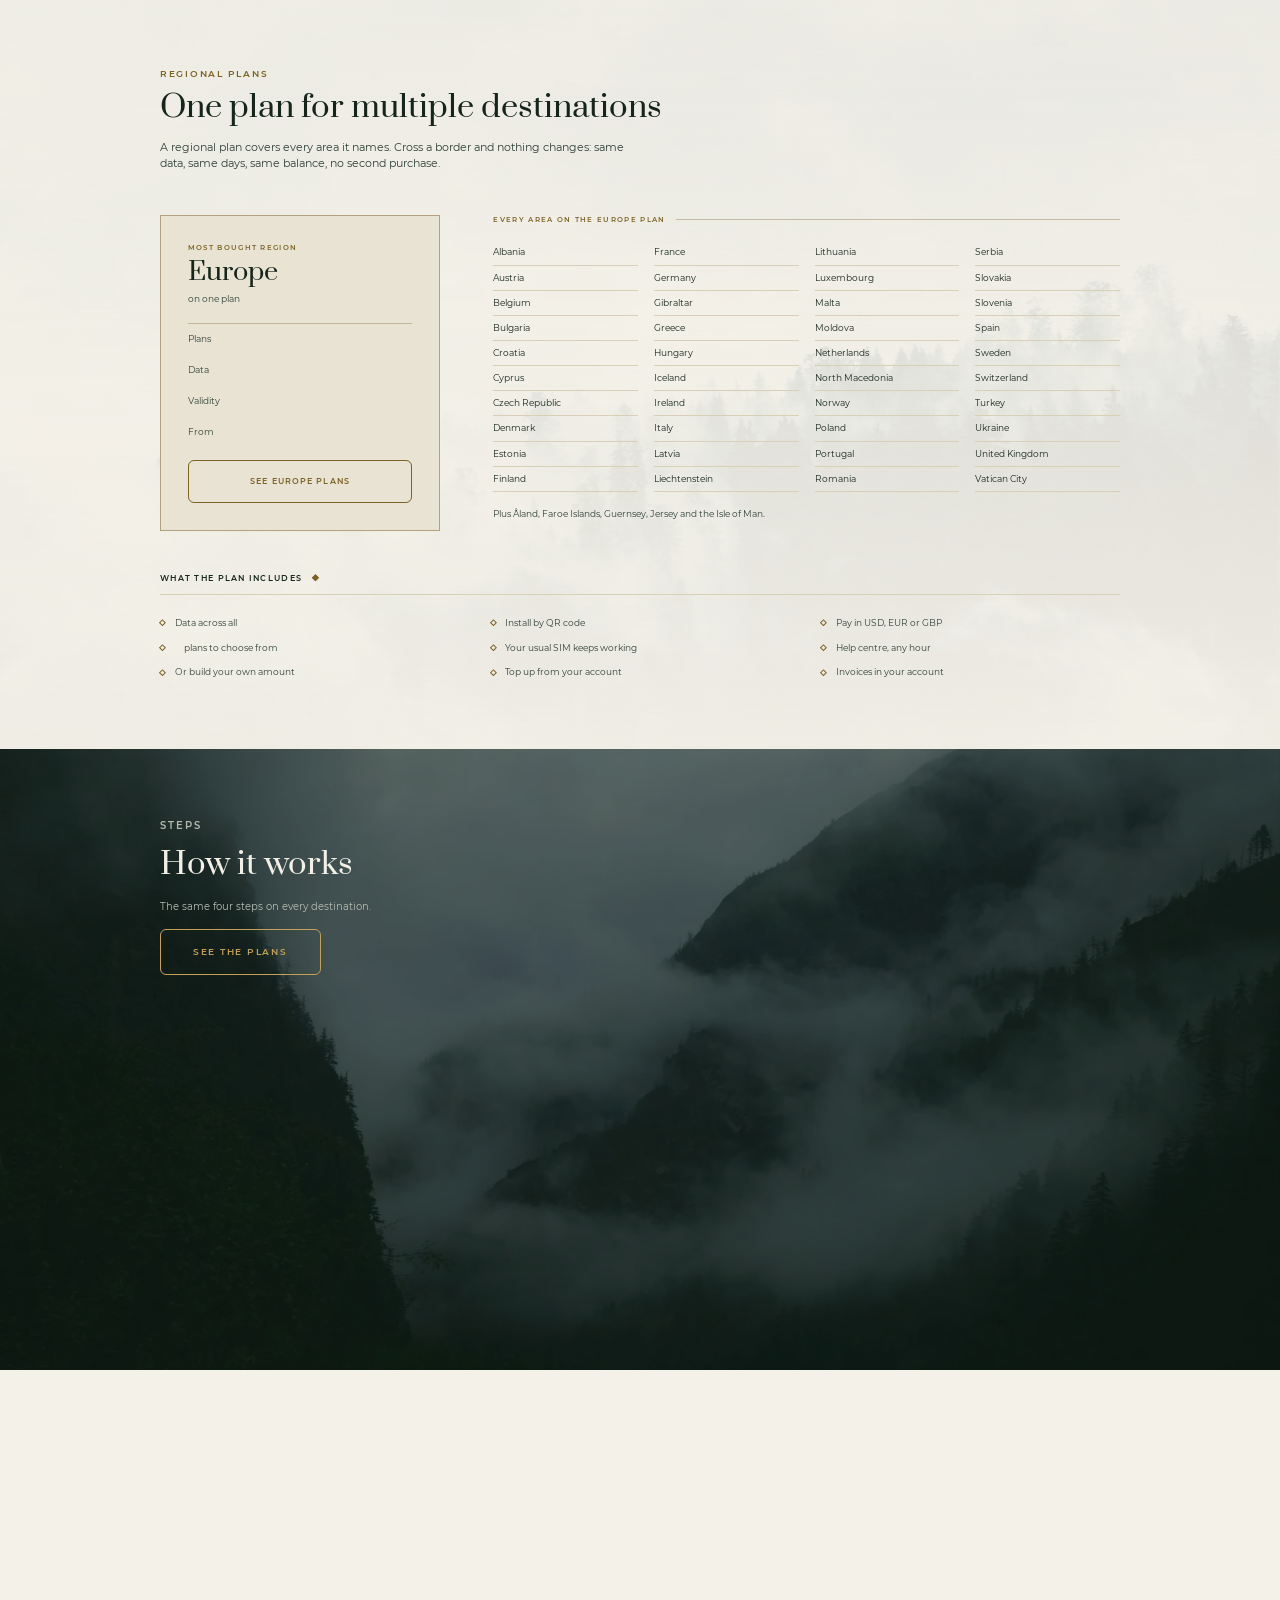
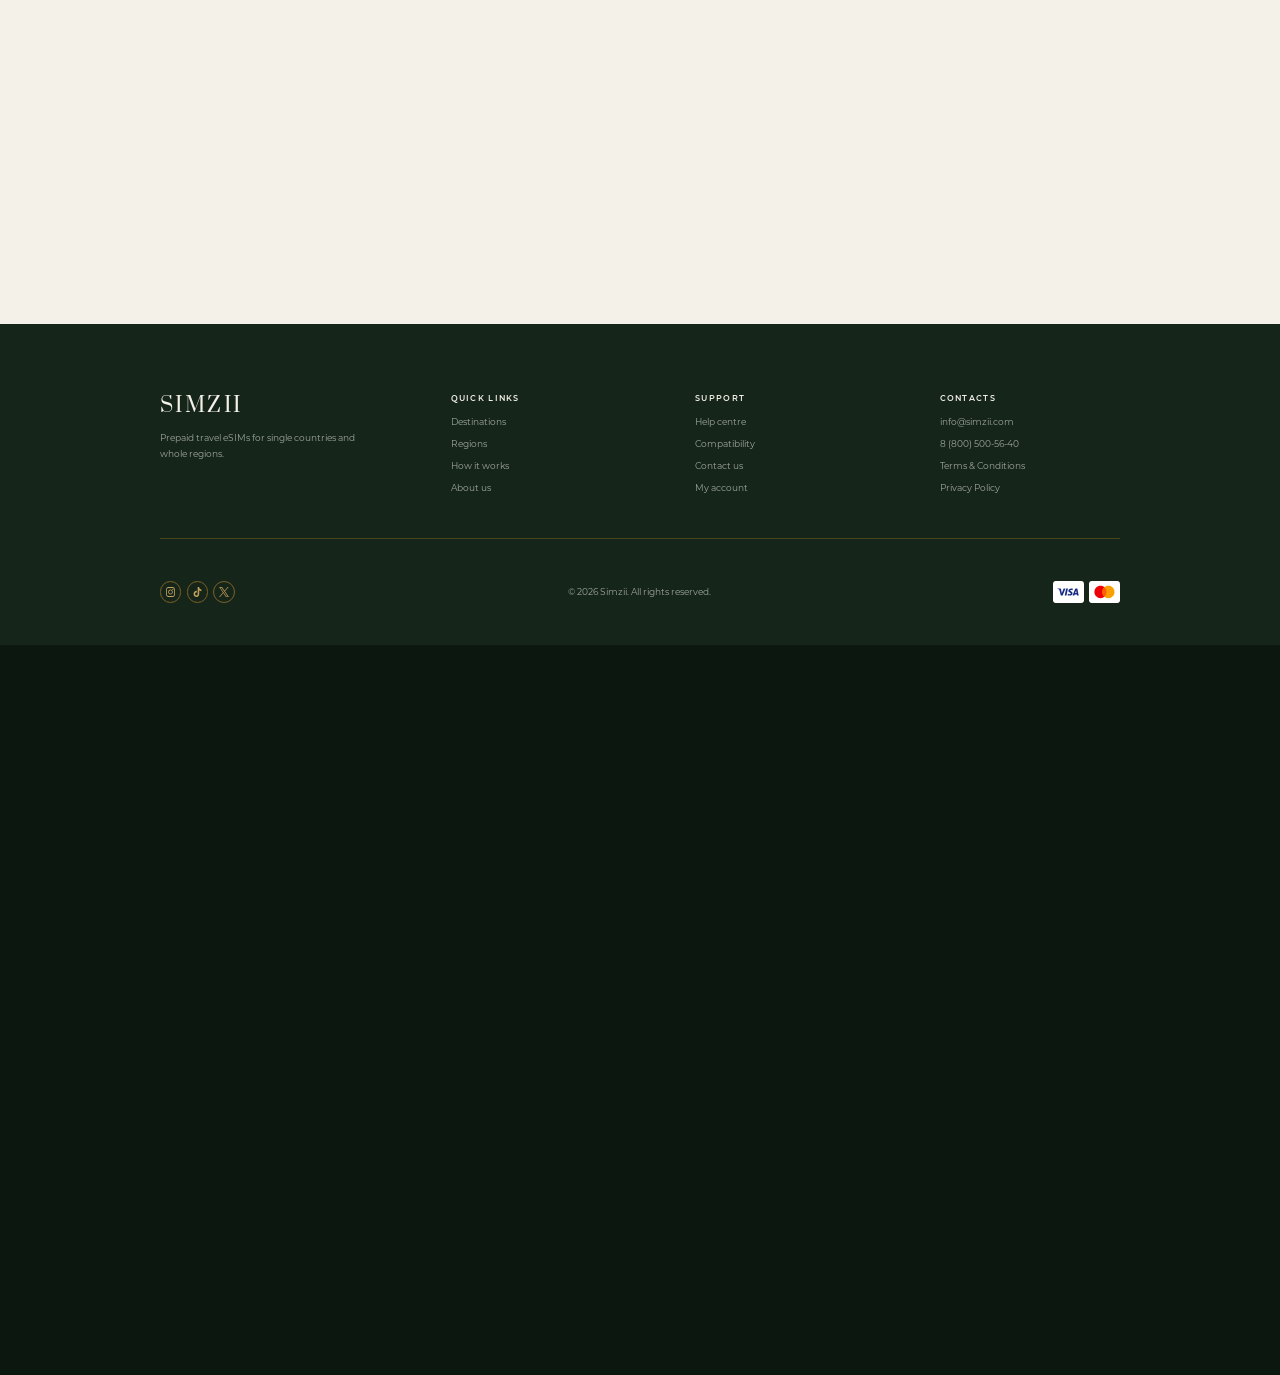
==== commit 18ddd9b1: "home  page fixed" ====
--- a/index.html
+++ b/index.html
@@ -505,7 +505,6 @@
     <img alt="Cloud rolling over a forested mountain" src="assets/images/home/stage-landscape.webp">
   </div>
 </section>
-
 <div id="foot">
      <footer class="site-footer">
             <div class="container">
@@ -553,9 +552,7 @@
             </div>
      </footer>
 </div>
-
 </div>
-
 <div class="panel" id="panel">
   <b>Tuning (H to hide)</b>
   <label>Scroll ease <span id="v-ease"></span></label><input type="range" id="ease" min="0.03" max="0.3" step="0.005">
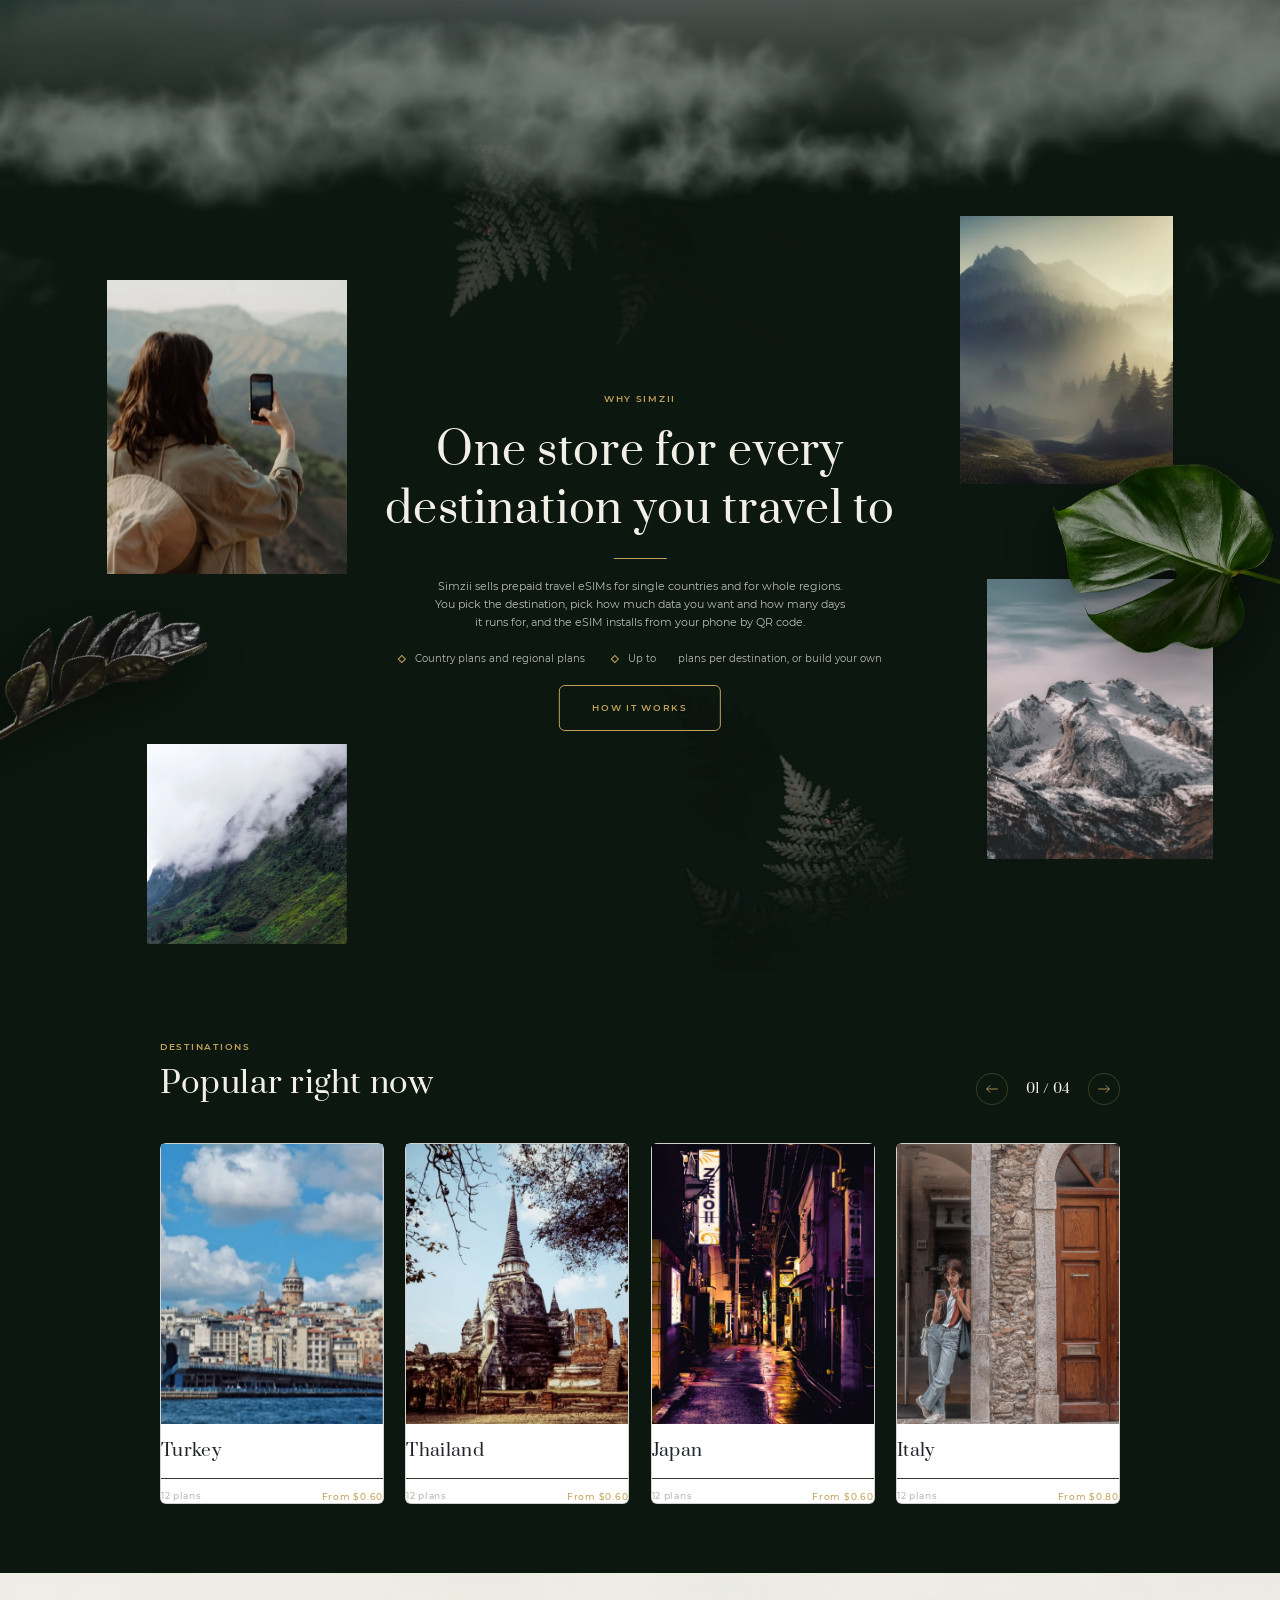
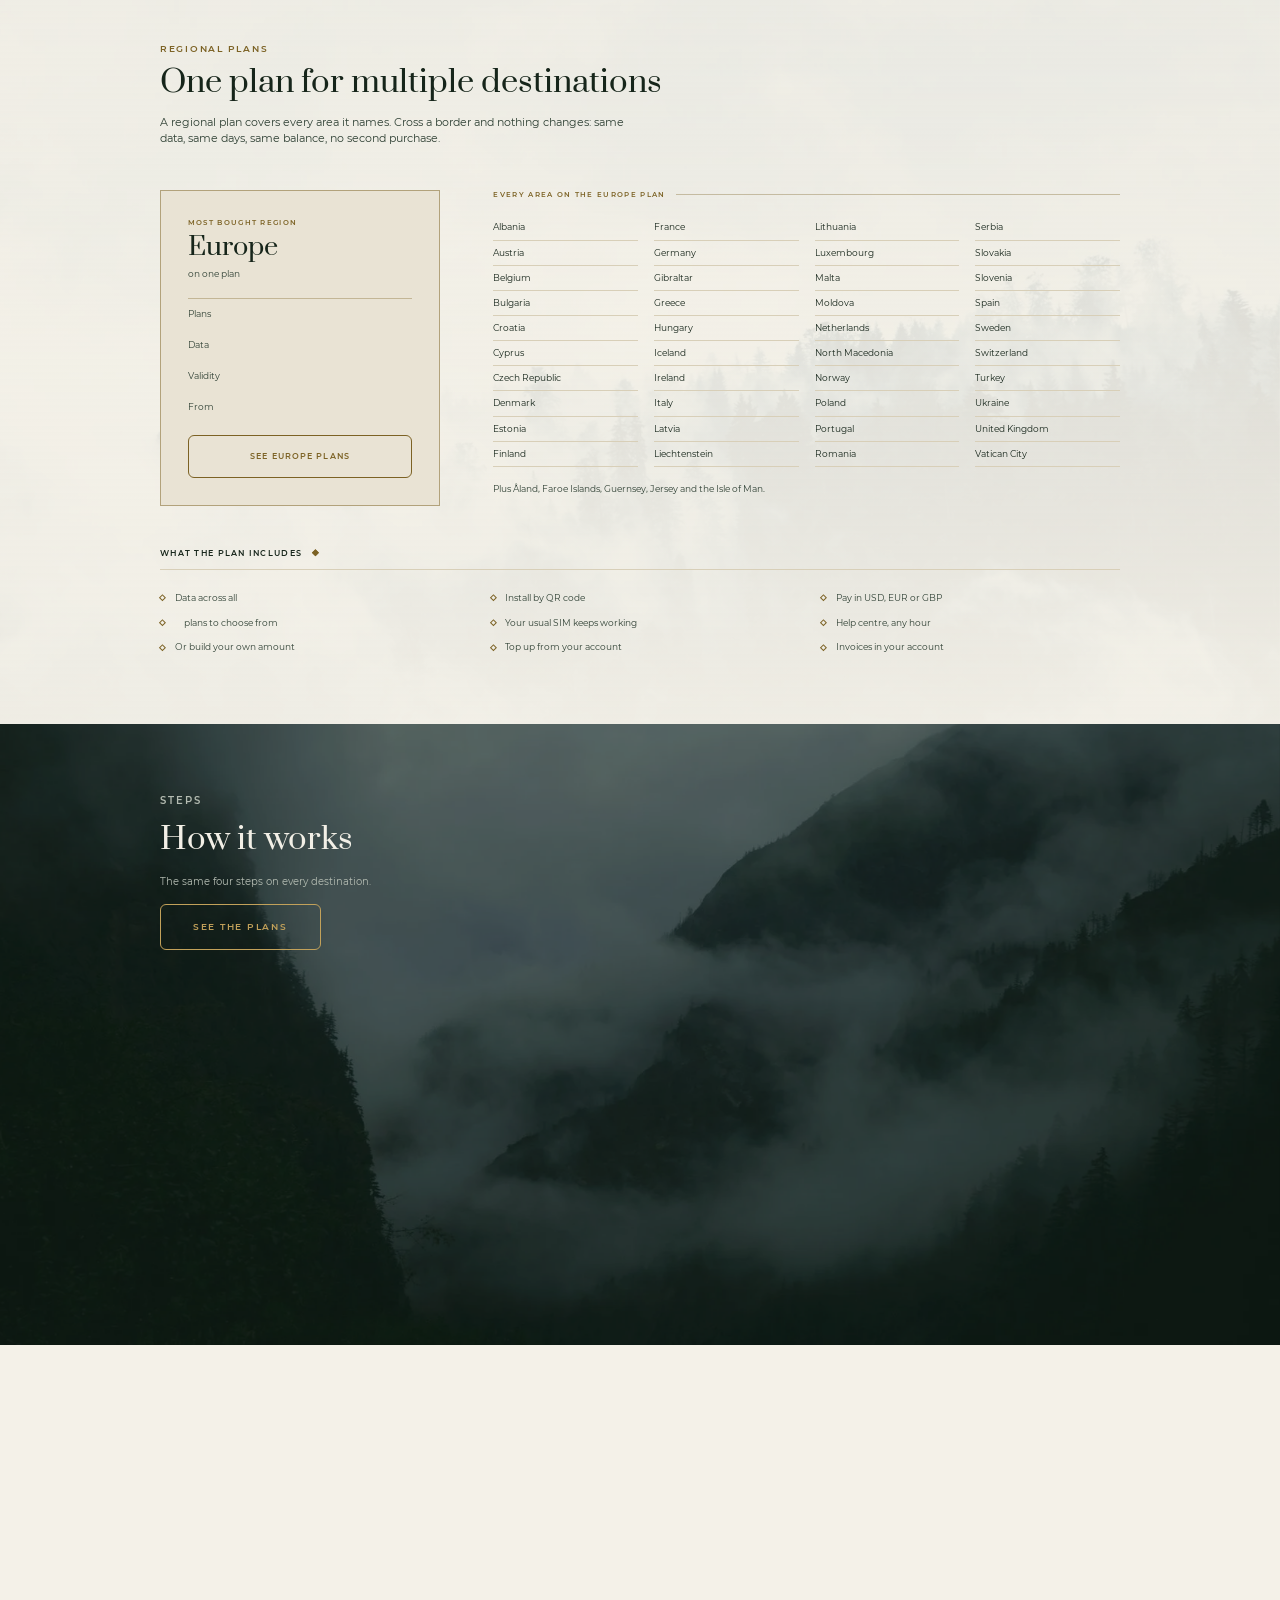
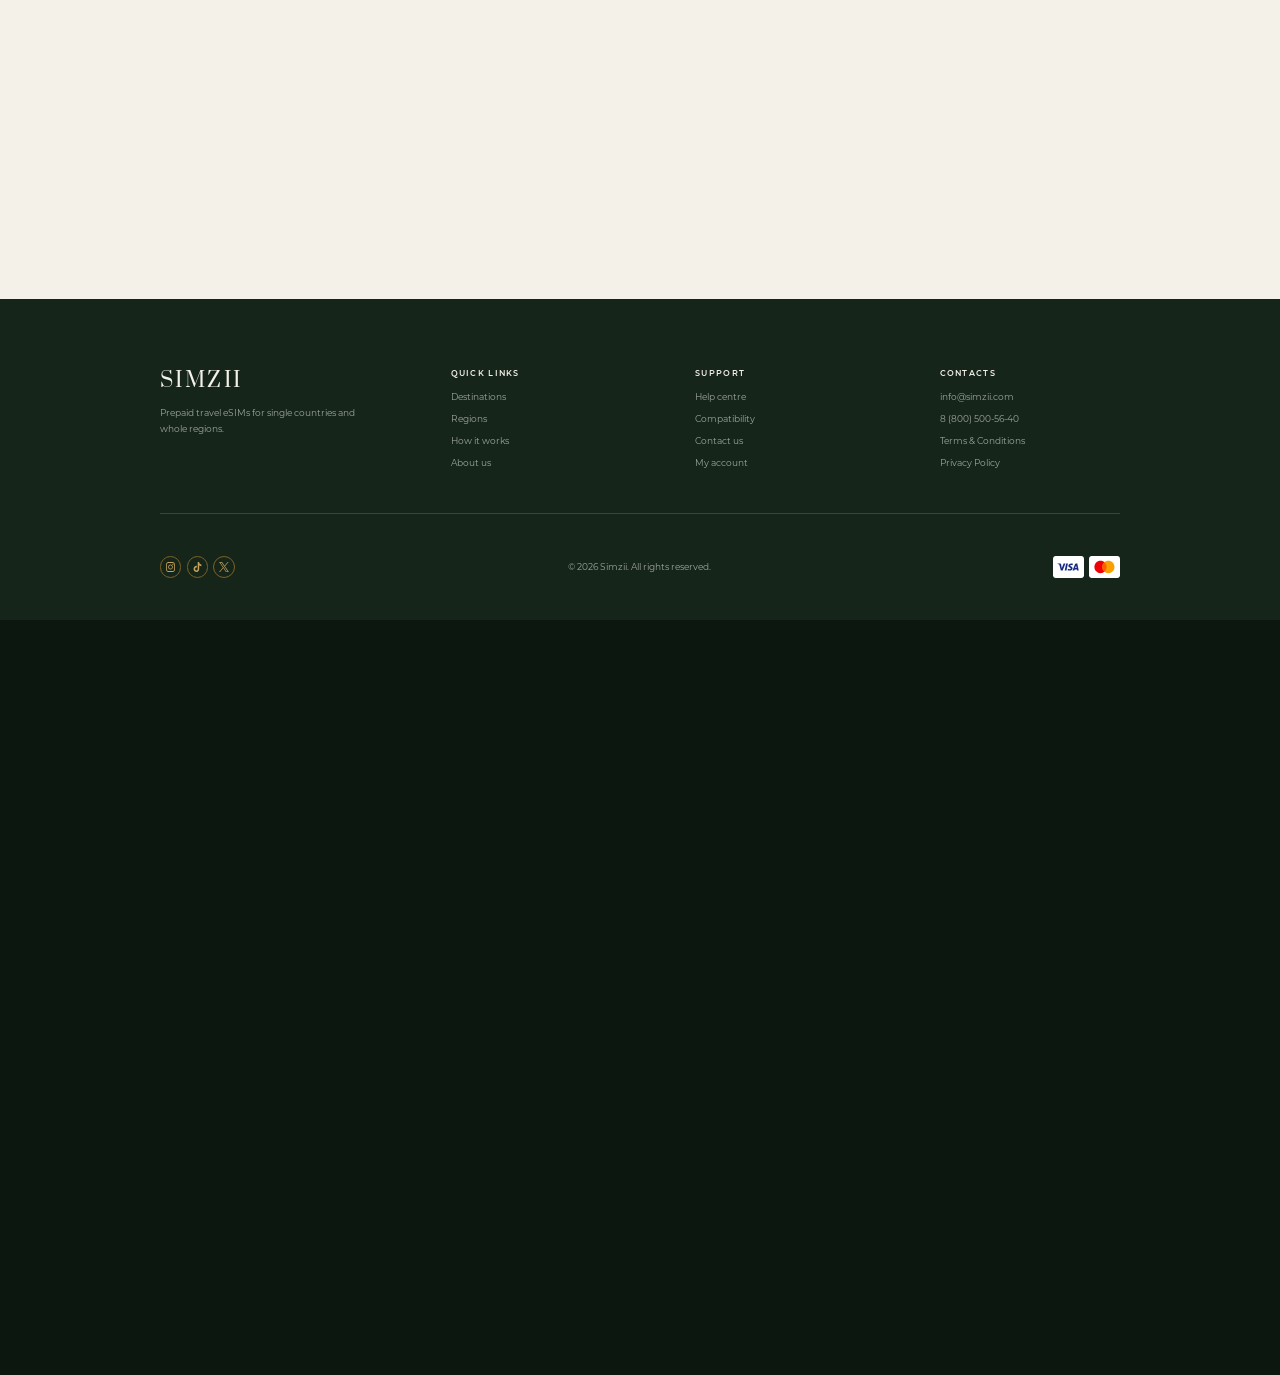
==== commit fbe9fdf9: "home  page fixed" ====
--- a/index.html
+++ b/index.html
@@ -101,30 +101,12 @@
     <p class="sub rise" style="--d:.7s">Pick your destination, select your data plan and duration, then install the eSIM directly from your phone. Mobile data for wherever you travel, with no need for physical SIM cards or complicated setups.</p>
     <a href="plans.html" class="btn rise" style="--d:.82s">BROWSE DESTINATIONS</a>
   </div>
-  <div class="strip" data-speed="-9" data-self>
-    <div class="rail"></div>
-    <div class="runner"></div>
-    <div class="stop">
-      <div class="fig" data-fact="global:areaCount"></div>
-      <div class="dot"></div>
-      <div class="lab">COUNTRIES</div>
-    </div>
-    <div class="stop">
-      <div class="fig" data-fact="all:regionCount"></div>
-      <div class="dot"></div>
-      <div class="lab">REGIONS</div>
-    </div>
-    <div class="stop">
-      <div class="fig">Up to <span data-fact="all:maxPlans"></span>
-      </div>
-      <div class="dot"></div>
-      <div class="lab">PLANS PER DESTINATION</div>
-    </div>
-    <div class="stop">
-      <div class="fig">USD EUR GBP</div>
-      <div class="dot"></div>
-      <div class="lab">CURRENCIES</div>
-    </div>
+  <div class="strip" data-speed="-9" data-self="" style="opacity: 0.865; transform: translate3d(0px, 29.7px, 0px);">
+    <div class="rail"></div><div class="runner"></div>
+    <div class="stop"><div class="fig" data-fact="global:areaCount">124</div><div class="dot"></div><div class="lab">COUNTRIES</div></div>
+    <div class="stop"><div class="fig" data-fact="all:regionCount">5</div><div class="dot"></div><div class="lab">REGIONS</div></div>
+    <div class="stop"><div class="fig">Up to <span data-fact="all:maxPlans">12</span></div><div class="dot"></div><div class="lab">PLANS PER DESTINATION</div></div>
+    <div class="stop"><div class="fig">USD EUR GBP</div><div class="dot"></div><div class="lab">CURRENCIES</div></div>
   </div>
 </section>
 <section class="intro" id="intro">
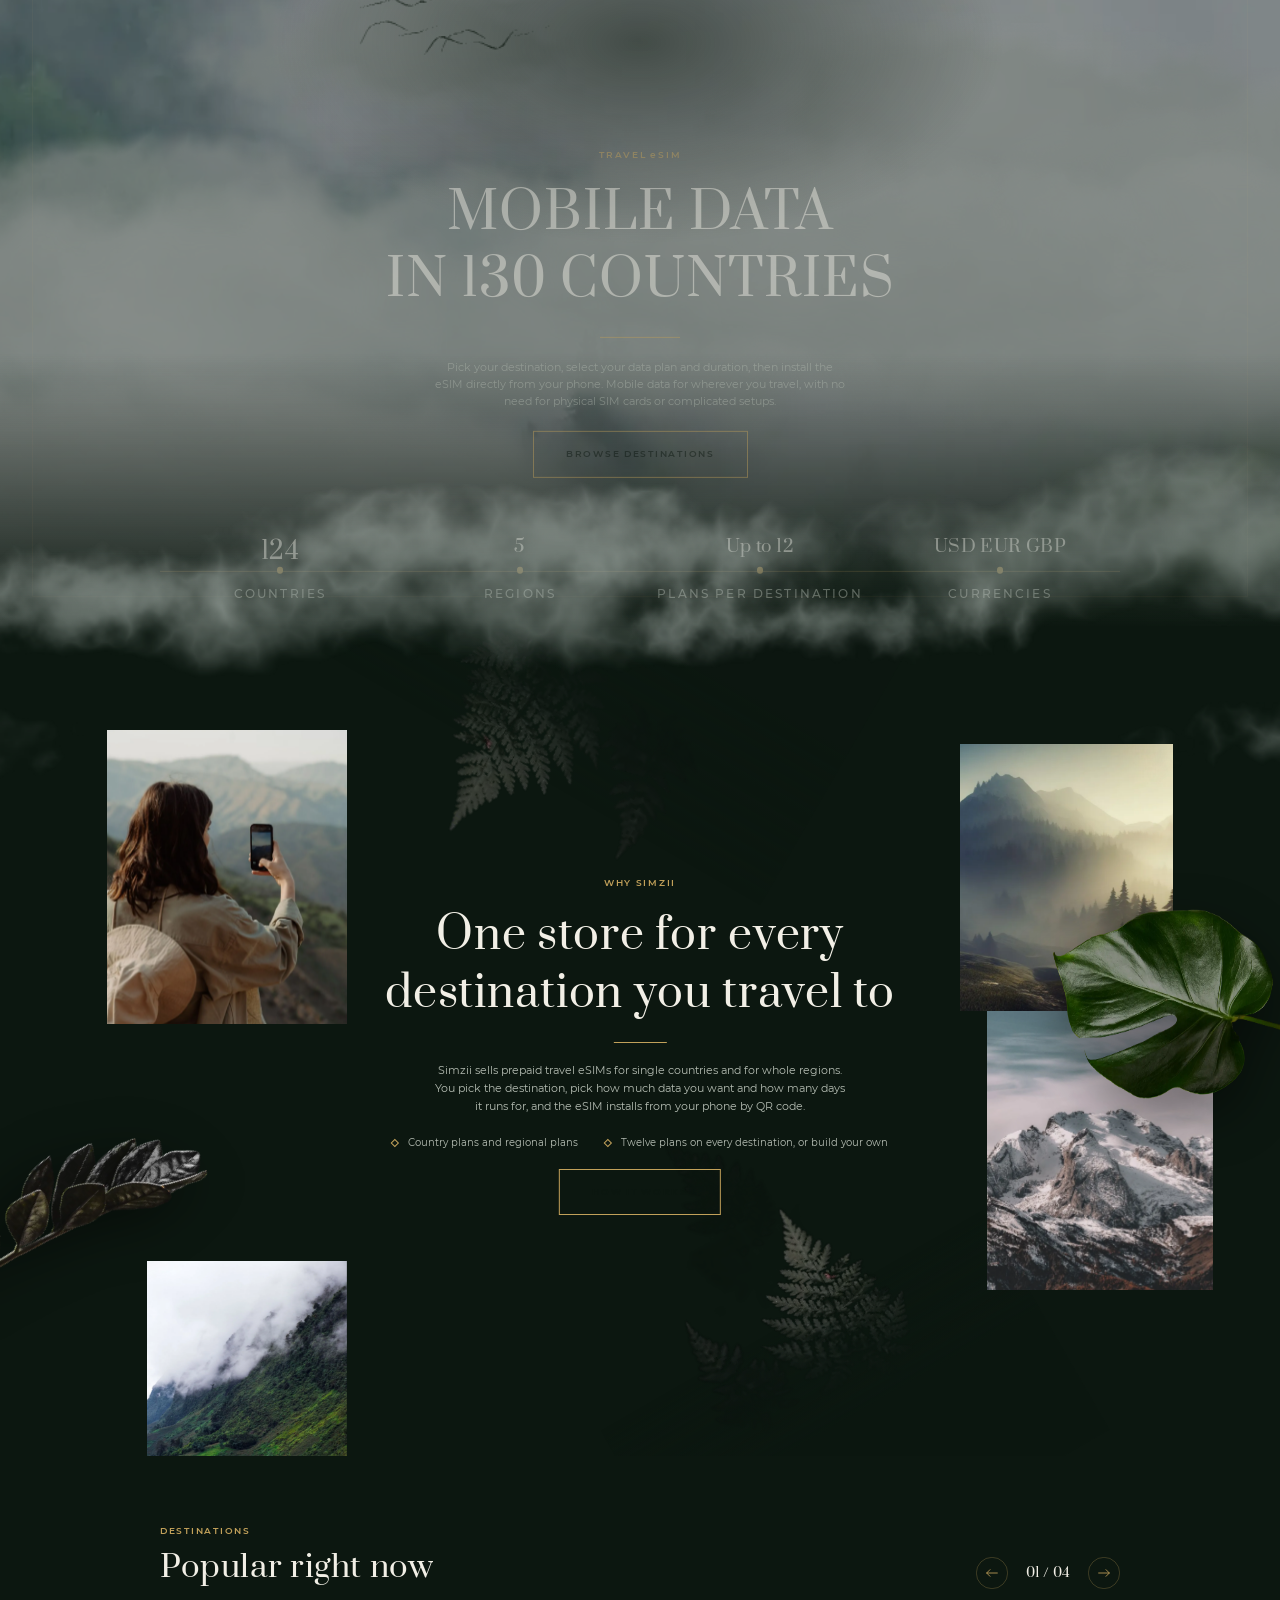
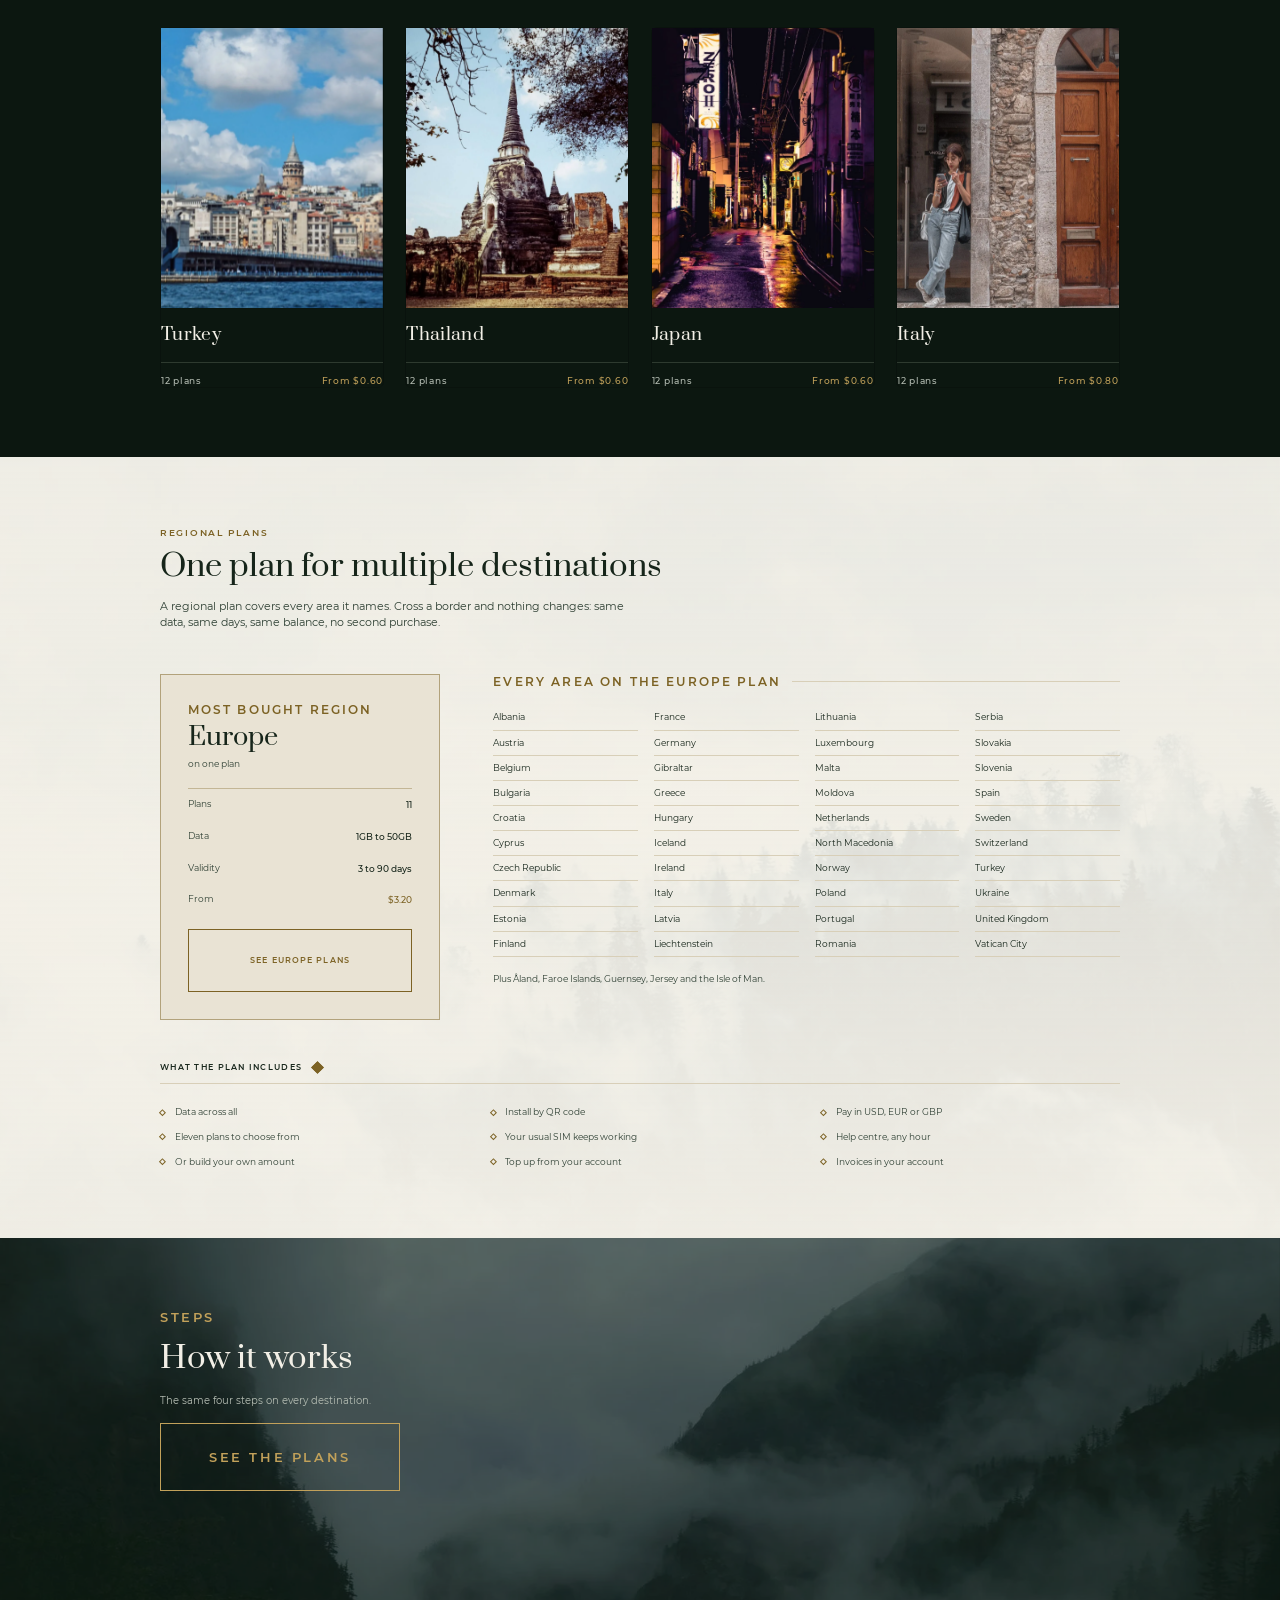
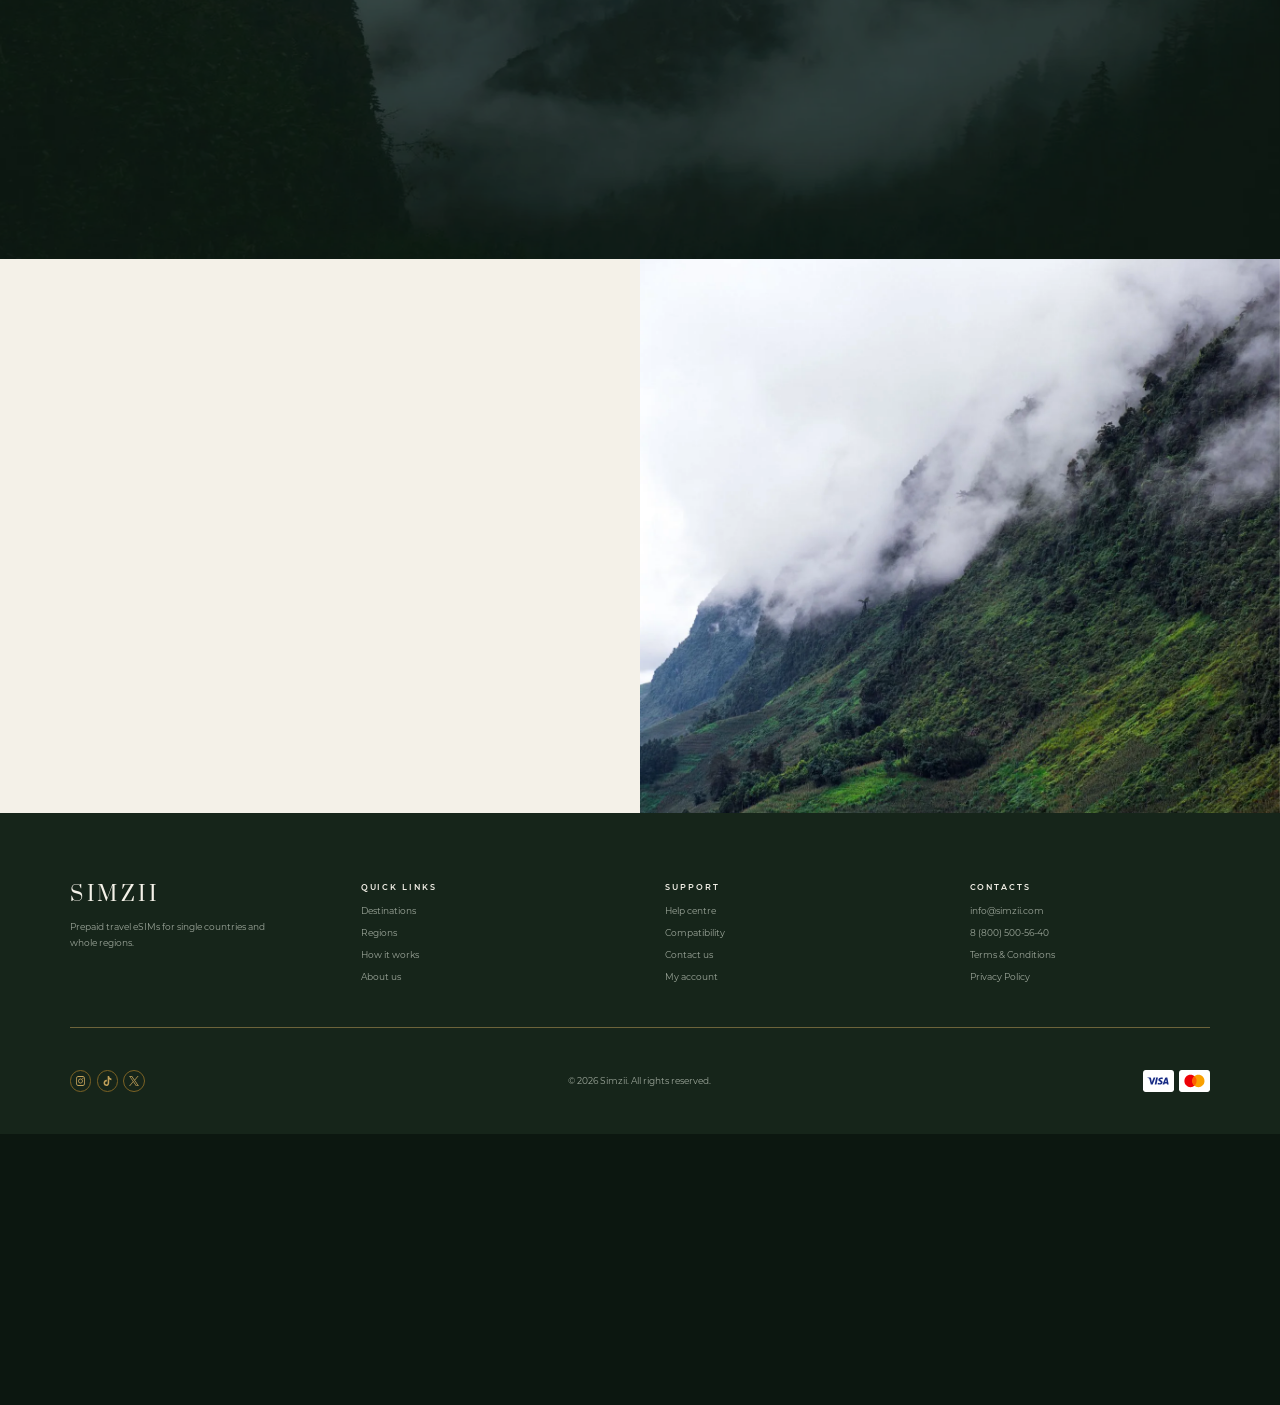
==== commit 516c19ba: "about index" ====
--- a/index.html
+++ b/index.html
@@ -23,6 +23,7 @@
       <canvas id="forest" aria-hidden="true"></canvas>
       <canvas id="back" aria-hidden="true"></canvas>
     </div>
+    <img src="./assets/images/home/index_bg_mo.png" alt="" class="index_hero_mo">
   </div>
   <div class="h-ov"></div>
   <div class="h-fade"></div>
@@ -87,14 +88,14 @@
       </div>
     </header>
   </div>
-  <div class="h-copy" data-speed="-9" data-self>
-    <p class="eyebrow rise" style="--d:.3s">TRAVEL eSIM</p>
+  <div class="h-copy index_h_copy" data-speed="-9" data-self>
+    <p class="eyebrow about_simzi rise" style="--d:.3s">TRAVEL eSIM</p>
     <h1 class="h1">
       <span class="ln">
         <span style="--d:.35s">MOBILE DATA</span>
       </span>
       <span class="ln">
-        <span style="--d:.47s">IN <span data-fact="global:areaCount"></span> COUNTRIES </span>
+        <span style="--d:.47s">IN <span data-fact="global:areaCount"></span> 130 COUNTRIES </span>
       </span>
     </h1>
     <div class="rule"></div>
@@ -103,13 +104,13 @@
   </div>
   <div class="strip" data-speed="-9" data-self="" style="opacity: 0.865; transform: translate3d(0px, 29.7px, 0px);">
     <div class="rail"></div><div class="runner"></div>
-    <div class="stop"><div class="fig" data-fact="global:areaCount">124</div><div class="dot"></div><div class="lab">COUNTRIES</div></div>
-    <div class="stop"><div class="fig" data-fact="all:regionCount">5</div><div class="dot"></div><div class="lab">REGIONS</div></div>
-    <div class="stop"><div class="fig">Up to <span data-fact="all:maxPlans">12</span></div><div class="dot"></div><div class="lab">PLANS PER DESTINATION</div></div>
-    <div class="stop"><div class="fig">USD EUR GBP</div><div class="dot"></div><div class="lab">CURRENCIES</div></div>
+    <div class="stop"><div class="fig index_fig" data-fact="global:areaCount">124</div><div class="dot"></div><div class="lab index_lab">COUNTRIES</div></div>
+    <div class="stop"><div class="fig" data-fact="all:regionCount">5</div><div class="dot"></div><div class="lab index_lab">REGIONS</div></div>
+    <div class="stop"><div class="fig">Up to <span data-fact="all:maxPlans">12</span></div><div class="dot"></div><div class="lab index_lab">PLANS PER DESTINATION</div></div>
+    <div class="stop"><div class="fig">USD EUR GBP</div><div class="dot"></div><div class="lab index_lab">CURRENCIES</div></div>
   </div>
 </section>
-<section class="intro" id="intro">
+<section class="intro index_intro" id="intro">
   <div class="rot fern-a" data-speed="0.6">
     <div>
       <img alt="" src="assets/images/home/fern-intro.webp">
@@ -128,7 +129,7 @@
   <div class="monstera fl" data-speed="-0.8">
     <img alt="" src="assets/images/home/monstera.webp">
   </div>
-  <div class="pics">
+  <div class="pics index_pics">
     <div class="media fl i-trav" data-speed="-0.7" data-r="clip">
       <img alt="Traveller photographing a mountain valley" src="assets/images/home/intro-traveller.webp">
     </div>
@@ -142,9 +143,9 @@
   <div class="media fl i-stage" data-speed="0.7" data-r="clip" style="--d:.2s">
     <img alt="Misty mountain slope" src="assets/images/home/stage-landscape.webp">
   </div>
-  <div class="i-copy" data-r="group">
-    <p class="eyebrow" data-r="fade">WHY SIMZII</p>
-    <h2 class="h2">
+  <div class="i-copy index_i_copy" data-r="group">
+    <p class="eyebrow about_simzi" data-r="fade">WHY SIMZII</p>
+    <h2 class="h2 index_headosfe">
       <span class="ln">
         <span style="--d:.05s">One store for every</span>
       </span>
@@ -159,44 +160,46 @@
         <i class="diamond"></i>Country plans and regional plans
       </div>
       <div class="feat">
-        <i class="diamond"></i>Up to <span data-fact="all:maxPlans"></span> plans per destination, or build your own
+        <i class="diamond"></i>Twelve plans on every destination, or build your own
       </div>
     </div>
     <a href="#how" class="btn" data-r="fade" style="--d:.5s">HOW IT WORKS</a>
   </div>
 </section>
-<section class="dest" id="dest">
+<section class="dest index_dest" id="dest">
   <div class="head-row">
     <div class="copy in" data-r="group">
-      <p class="eyebrow in" data-r="fade">DESTINATIONS</p>
+      <p class="eyebrow about_simzi in" data-r="fade">DESTINATIONS</p>
       <h2 class="h2">
         <span class="ln">
           <span style="--d:.08s">Popular right now</span>
         </span>
       </h2>
     </div>
-    <div class="counter in" data-r="fade" style="--d:.2s">
-      <button class="arrow" id="prev" aria-label="Previous destination">
-        <svg width="48" height="48" viewBox="0 0 48 48" fill="none" xmlns="http://www.w3.org/2000/svg">
-          <g id="arrow / prev">
-            <rect x="0.5" y="0.5" width="47" height="47" rx="23.5" stroke="#C2A15A" stroke-opacity="0.4"></rect>
-            <path id="icons/arrow left" d="M32 24H16M21 29L16 24L21 19" stroke="#C2A15A" stroke-width="1.25" stroke-linecap="round" stroke-linejoin="round"></path>
-          </g>
-        </svg>
-      </button>
-      <span id="count">01 / 04</span>
-      <button class="arrow" id="next" aria-label="Next destination">
-        <svg width="48" height="48" viewBox="0 0 48 48" fill="none" xmlns="http://www.w3.org/2000/svg">
-          <g id="arrow / next">
-            <rect x="0.5" y="0.5" width="47" height="47" rx="23.5" stroke="#C2A15A" stroke-opacity="0.4"></rect>
-            <path id="icons/arrow right" d="M16 24H32M27 29L32 24L27 19" stroke="#C2A15A" stroke-width="1.25" stroke-linecap="round" stroke-linejoin="round"></path>
-          </g>
-        </svg>
-      </button>
+    <div class="desk_none_sk">
+      <div class="counter in" data-r="fade" style="--d:.2s">
+        <button class="arrow" id="prev" aria-label="Previous destination">
+          <svg width="48" height="48" viewBox="0 0 48 48" fill="none" xmlns="http://www.w3.org/2000/svg">
+            <g id="arrow / prev">
+              <rect x="0.5" y="0.5" width="47" height="47" rx="23.5" stroke="#C2A15A" stroke-opacity="0.4"></rect>
+              <path id="icons/arrow left" d="M32 24H16M21 29L16 24L21 19" stroke="#C2A15A" stroke-width="1.25" stroke-linecap="round" stroke-linejoin="round"></path>
+            </g>
+          </svg>
+        </button>
+        <span id="count">01 / 04</span>
+        <button class="arrow" id="next" aria-label="Next destination">
+          <svg width="48" height="48" viewBox="0 0 48 48" fill="none" xmlns="http://www.w3.org/2000/svg">
+            <g id="arrow / next">
+              <rect x="0.5" y="0.5" width="47" height="47" rx="23.5" stroke="#C2A15A" stroke-opacity="0.4"></rect>
+              <path id="icons/arrow right" d="M16 24H32M27 29L32 24L27 19" stroke="#C2A15A" stroke-width="1.25" stroke-linecap="round" stroke-linejoin="round"></path>
+            </g>
+          </svg>
+        </button>
+      </div>
     </div>
   </div>
   <div class="track-wrap">
-    <div class="track" id="track">
+    <div class="track index_for_card" id="track">
       <a href="plan.html?d=turkey" class="card in" data-r="fade">
         <div class="media" data-inner="">
           <img alt="Istanbul skyline over the Bosphorus" src="assets/images/home/card-turkey.webp" data-motion-img="1" style="transform: translate3d(0px, 4.8px, 0px);">
@@ -239,15 +242,36 @@
       </a>
     </div>
   </div>
+  <div class="mobile_none_sk">
+      <div class="counter in" data-r="fade" style="--d:.2s">
+        <button class="arrow" id="prev" aria-label="Previous destination">
+          <svg width="48" height="48" viewBox="0 0 48 48" fill="none" xmlns="http://www.w3.org/2000/svg">
+            <g id="arrow / prev">
+              <rect x="0.5" y="0.5" width="47" height="47" rx="23.5" stroke="#C2A15A" stroke-opacity="0.4"></rect>
+              <path id="icons/arrow left" d="M32 24H16M21 29L16 24L21 19" stroke="#C2A15A" stroke-width="1.25" stroke-linecap="round" stroke-linejoin="round"></path>
+            </g>
+          </svg>
+        </button>
+        <span id="count">01 / 04</span>
+        <button class="arrow" id="next" aria-label="Next destination">
+          <svg width="48" height="48" viewBox="0 0 48 48" fill="none" xmlns="http://www.w3.org/2000/svg">
+            <g id="arrow / next">
+              <rect x="0.5" y="0.5" width="47" height="47" rx="23.5" stroke="#C2A15A" stroke-opacity="0.4"></rect>
+              <path id="icons/arrow right" d="M16 24H32M27 29L32 24L27 19" stroke="#C2A15A" stroke-width="1.25" stroke-linecap="round" stroke-linejoin="round"></path>
+            </g>
+          </svg>
+        </button>
+      </div>
+    </div>
 </section>
-<section class="route" id="route">
+<section class="route index_route" id="route">
   <div class="bg">
     <div class="media" data-inner>
       <img alt="" src="assets/images/home/route-mist.webp">
     </div>
   </div>
   <div class="head" data-r="group">
-    <p class="eyebrow" data-r="fade">REGIONAL PLANS</p>
+    <p class="eyebrow about_simzi" data-r="fade">REGIONAL PLANS</p>
     <h2 class="h2">
       <span class="ln">
         <span style="--d:.08s">One plan for multiple destinations</span>
@@ -256,7 +280,7 @@
     <p class="lead" data-r="fade" style="--d:.2s">A regional plan covers every area it names. Cross a border and nothing changes: same data, same days, same balance, no second purchase.</p>
   </div>
   <div class="proof">
-    <div class="plan" data-r="fade">
+    <div class="plan index_plan" data-r="fade">
       <div class="ph">
         <p class="tag">MOST BOUGHT REGION</p>
         <p class="name">Europe</p>
@@ -266,26 +290,26 @@
       </div>
       <div class="spec">
         <span>Plans</span>
-        <span data-fact="europe:planCount"></span>
+        <span data-fact="europe:planCount">11</span>
       </div>
       <div class="spec">
         <span>Data</span>
-        <span data-fact="europe:dataRange"></span>
+        <span data-fact="europe:dataRange">1GB to 50GB</span>
       </div>
       <div class="spec">
         <span>Validity</span>
-        <span data-fact="europe:daysRange"></span>
+        <span data-fact="europe:daysRange">3 to 90 days</span>
       </div>
       <div class="spec">
         <span>From</span>
-        <span class="dg" data-from="europe" data-bare></span>
-      </div>
-      <a href="plan.html?d=europe" class="btn">SEE EUROPE PLANS</a>
-    </div>
-    <div class="areas" data-r="fade" style="--d:.12s">
+        <span class="dg" data-from="europe" data-bare>$3.20</span>
+      </div>
+      <a href="plan.html?d=europe" class="btn index_btnsep">SEE EUROPE PLANS</a>
+    </div>
+    <div class="areas index_areas" data-r="fade" style="--d:.12s">
       <div class="label-row">
         <p class="tag">EVERY AREA ON THE EUROPE PLAN</p>
-        <i></i>
+        <i class="desk_none_sk"></i>
       </div>
       <div class="cols">
         <div>
@@ -340,37 +364,38 @@
       <p class="note">Plus Åland, Faroe Islands, Guernsey, Jersey and the Isle of Man.</p>
     </div>
   </div>
-  <div class="incl" data-r="fade">
-    <div class="incl-head">WHAT THE PLAN INCLUDES <i class="diamond"></i>
-    </div>
-    <div class="incl-cols">
-      <div>
-        <i class="diamond"></i>Data across all <span data-fact="europe:areaLabel"></span>
-      </div>
-      <div>
-        <i class="diamond"></i>
-        <span data-fact="europe:planWord"></span> plans to choose from
-      </div>
-      <div>
-        <i class="diamond"></i>Or build your own amount
-      </div>
-      <div>
-        <i class="diamond"></i>Install by QR code
-      </div>
-      <div>
-        <i class="diamond"></i>Your usual SIM keeps working
-      </div>
-      <div>
-        <i class="diamond"></i>Top up from your account
-      </div>
-      <div>
-        <i class="diamond"></i>Pay in USD, EUR or GBP
-      </div>
-      <div>
-        <i class="diamond"></i>Help centre, any hour
-      </div>
-      <div>
-        <i class="diamond"></i>Invoices in your account
+  <div class="desk_none_sk">
+    <div class="incl" data-r="fade">
+      <div class="incl-head">WHAT THE PLAN INCLUDES <i class="diamond" style="width: 9px; height: 9px;"></i>
+      </div>
+      <div class="incl-cols">
+        <div>
+          <i class="diamond"></i>Data across all <span data-fact="europe:areaLabel"></span>
+        </div>
+        <div>
+          <i class="diamond"></i>Eleven plans to choose from
+        </div>
+        <div>
+          <i class="diamond"></i>Or build your own amount
+        </div>
+        <div>
+          <i class="diamond"></i>Install by QR code
+        </div>
+        <div>
+          <i class="diamond"></i>Your usual SIM keeps working
+        </div>
+        <div>
+          <i class="diamond"></i>Top up from your account
+        </div>
+        <div>
+          <i class="diamond"></i>Pay in USD, EUR or GBP
+        </div>
+        <div>
+          <i class="diamond"></i>Help centre, any hour
+        </div>
+        <div>
+          <i class="diamond"></i>Invoices in your account
+        </div>
       </div>
     </div>
   </div>
@@ -380,7 +405,7 @@
     <img alt="" src="assets/images/home/trail-landscape.webp">
   </div>
   <div class="fade"></div>
-  <div class="trail" id="trail">
+  <div class="trail index_trail_out" id="trail">
     <svg class="path" viewBox="0 0 1440 600" preserveAspectRatio="none" aria-hidden="true">
       <defs>
         <mask id="trailMask">
@@ -414,7 +439,7 @@
       <p>Scan it on your phone. Top up from your account whenever the data runs low.</p>
     </div>
   </div>
-  <div class="head" data-r="group">
+  <div class="head index_head_out" data-r="group">
     <p class="eyebrow" data-r="fade">STEPS</p>
     <h2 class="h2">
       <span class="ln">
@@ -422,13 +447,13 @@
       </span>
     </h2>
     <p data-r="fade" style="--d:.18s">The same four steps on every destination.</p>
-    <a href="plans.html" class="btn" data-r="fade" style="--d:.26s">SEE THE PLANS</a>
+    <a href="plans.html" class="btn index_btn_stp" data-r="fade" style="--d:.26s">SEE THE PLANS</a>
   </div>
 </section>
 <section class="faq" id="faq">
-  <div class="copy">
+  <div class="copy index_copy">
     <div class="head" data-r="group">
-      <p class="eyebrow" data-r="fade">F.A.Q</p>
+      <p class="eyebrow about_simzi" data-r="fade">F.A.Q</p>
       <h2 class="h2">
         <span class="ln">
           <span style="--d:.08s">Popular questions</span>
--- a/devcss/mainBase.css
+++ b/devcss/mainBase.css
@@ -49,8 +49,8 @@
 @import url("./rstyle.css");
 @import url("./diksha.css");
 @import url("./medhnash.css");
-@import url("./style.css");
-@import url("./responsive.css");
+@import url("./dev-alpha-style.css");
+@import url("./dev-alpha-responsive.css");
 
 /* ------------font family ---------- */
 
@@ -93,47 +93,52 @@
       max-width: 970px;
   }
 }
-@media (min-width: 1080px){
-  .container, .container-lg, .container-md, .container-sm, .container-xl, .container-xxl {
-      max-width: 1030px;
-  }
-}
-@media (min-width: 1100px){
-  .container, .container-lg, .container-md, .container-sm, .container-xl, .container-xxl {
-      max-width: 1080px;
-  }
-}
-@media (min-width: 1200px){
-  .container, .container-lg, .container-md, .container-sm, .container-xl, .container-xxl {
-      max-width: 1180px;
-  }
-}
-@media (min-width: 1400px){
-  .container, .container-lg, .container-md, .container-sm, .container-xl, .container-xxl {
-       max-width: 1360px;
-  }
-}
-@media (min-width: 1500px){
+@media screen and (min-device-width: 1000px) and (max-device-width: 1099px) {
+  .container, .container-lg, .container-md, .container-sm, .container-xl, .container-xxl {
+      max-width: 940px;
+  }
+}
+@media screen and (min-device-width: 1100px) and (max-device-width: 1199px) {
+  .container, .container-lg, .container-md, .container-sm, .container-xl, .container-xxl {
+      max-width: 1040px;
+  }
+}
+@media screen and (min-device-width: 1200px) and (max-device-width: 1299px) {
+  .container, .container-lg, .container-md, .container-sm, .container-xl, .container-xxl {
+      max-width: 1140px;
+  }
+}
+@media screen and (min-device-width: 1300px) and (max-device-width: 1399px) {
+  .container, .container-lg, .container-md, .container-sm, .container-xl, .container-xxl {
+      max-width: 1240px;
+  }
+}
+@media screen and (min-device-width: 1400px) and (max-device-width: 1499px) {
+  .container, .container-lg, .container-md, .container-sm, .container-xl, .container-xxl {
+       max-width: 1340px;
+  }
+}
+@media screen and (min-device-width: 1500px) and (max-device-width: 1599px) {
   .container, .container-lg, .container-md, .container-sm, .container-xl, .container-xxl {
       max-width: 1440px;
   }
 }
-@media only screen and (min-width: 1600px) and (max-width: 1700px){
+@media screen and (min-width: 1600px) and (max-width: 1700px){
   .container, .container-lg, .container-md, .container-sm, .container-xl, .container-xxl {
       max-width: 1440px;
   }
 }
-@media only screen and (min-width: 1701px) and (max-width: 1800px){
+@media screen and (min-width: 1701px) and (max-width: 1800px){
   .container, .container-lg, .container-md, .container-sm, .container-xl, .container-xxl {
     max-width: 1440px;
   }
 }
-@media only screen and (min-width: 1801px) and (max-width: 1920px){
+@media screen and (min-width: 1801px) and (max-width: 1920px){
   .container, .container-lg, .container-md, .container-sm, .container-xl, .container-xxl {
      max-width: 1440px;
   }
 }
-@media only screen and (min-width: 1921px) and (max-width: 2880px){
+@media screen and (min-width: 1921px) and (max-width: 2880px){
   .container, .container-lg, .container-md, .container-sm, .container-xl, .container-xxl {
     max-width: 1440px;
   } 
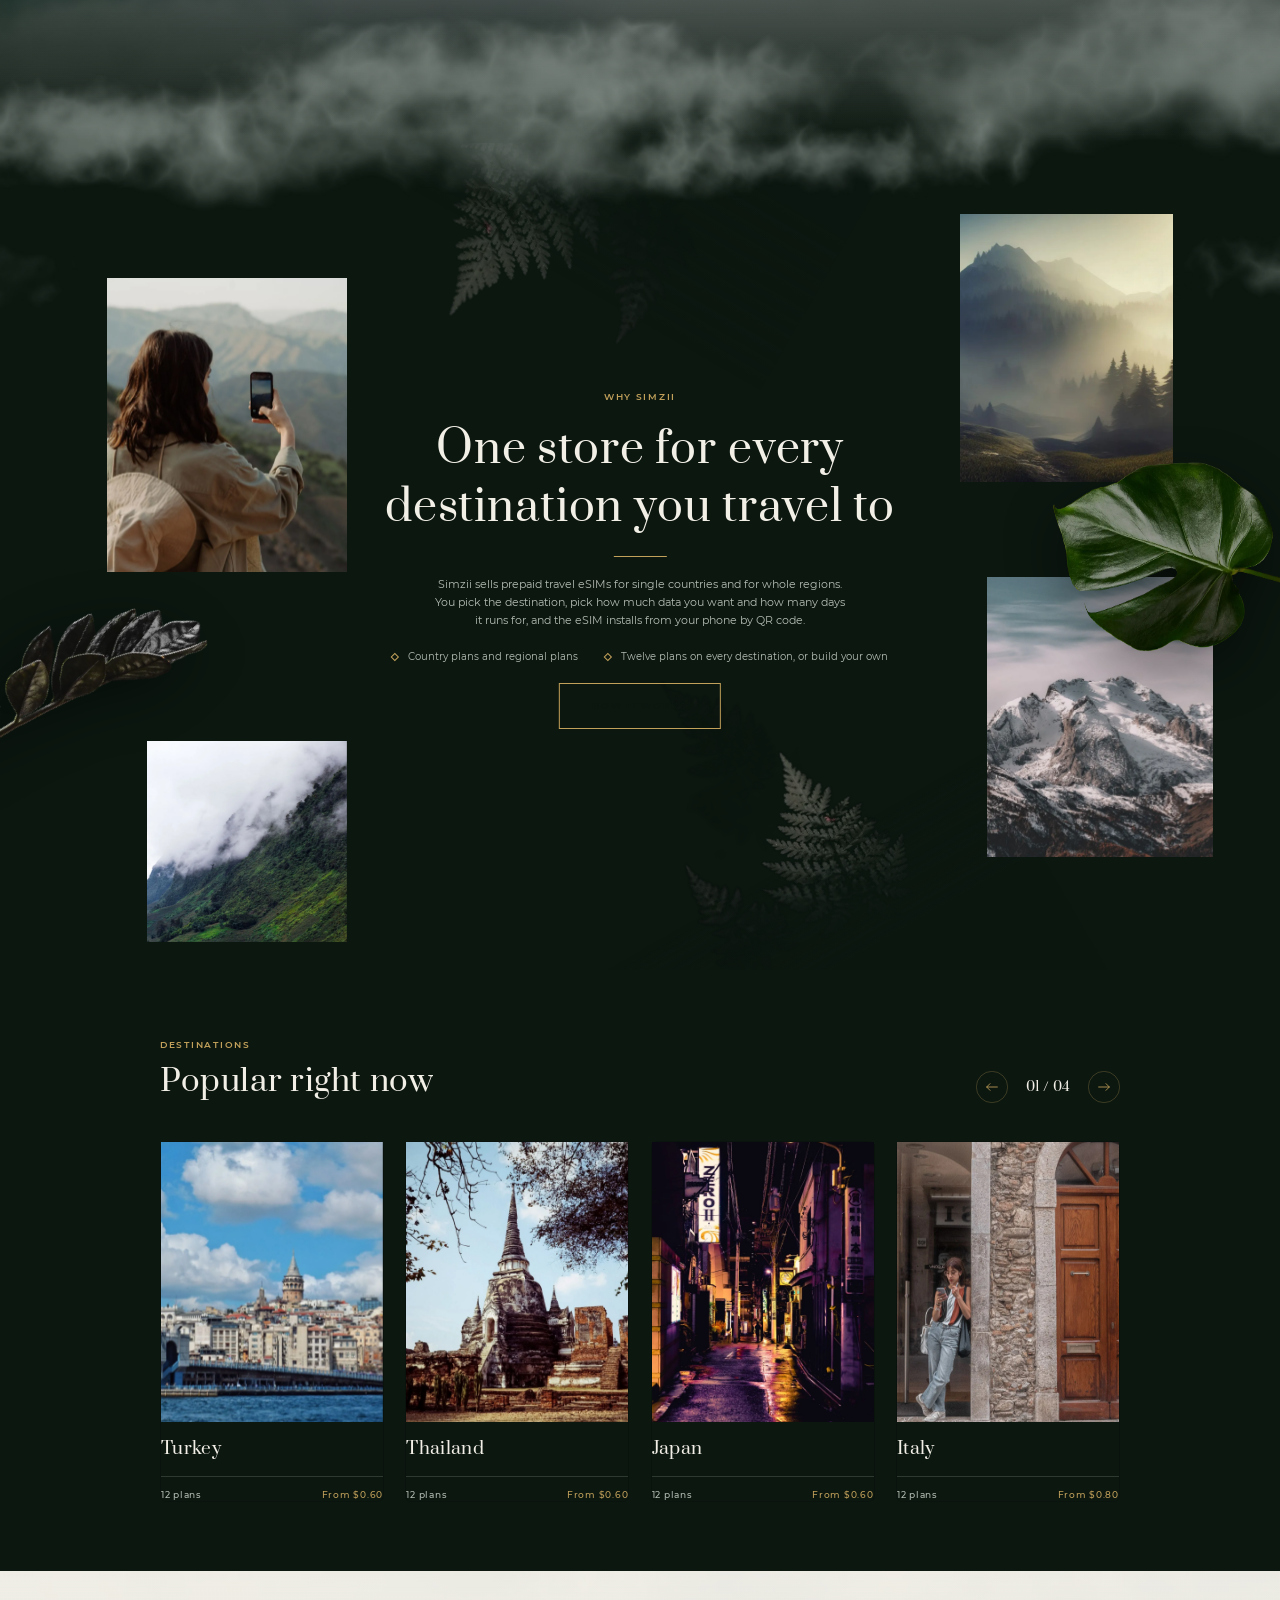
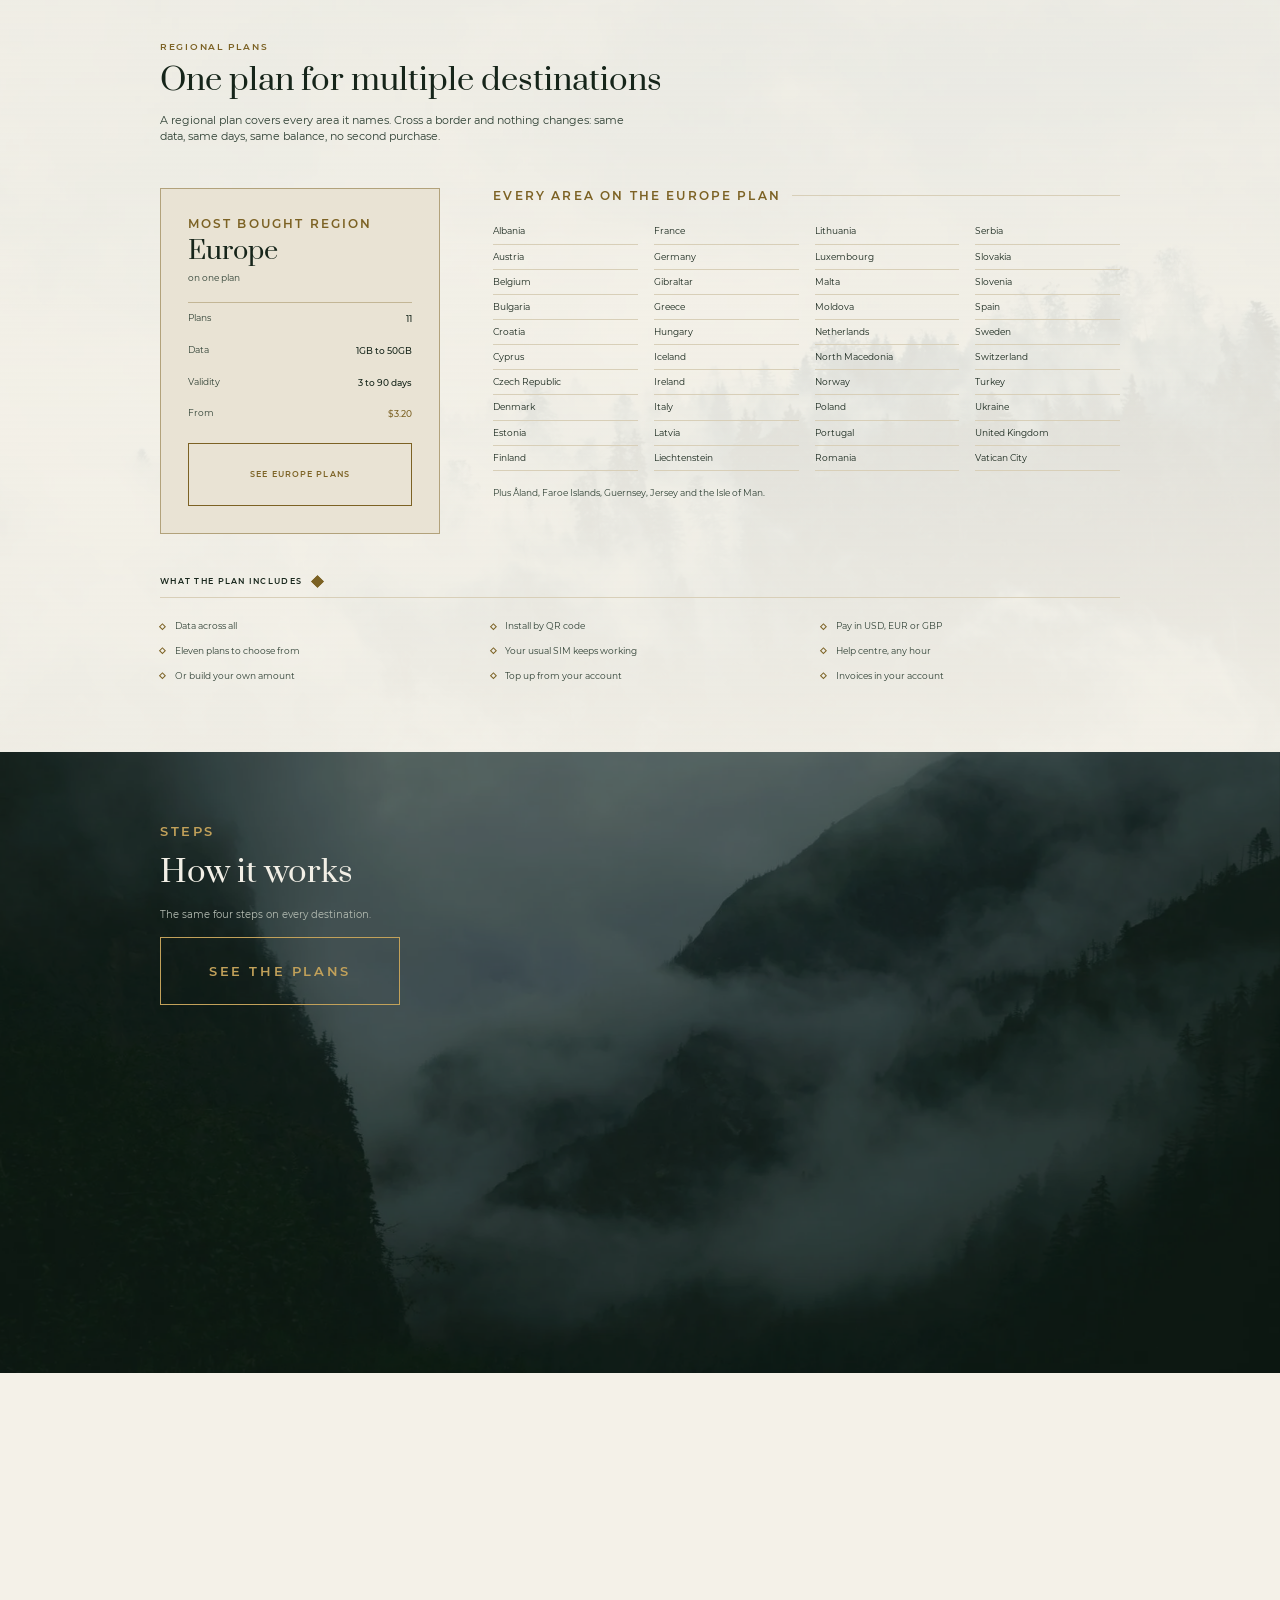
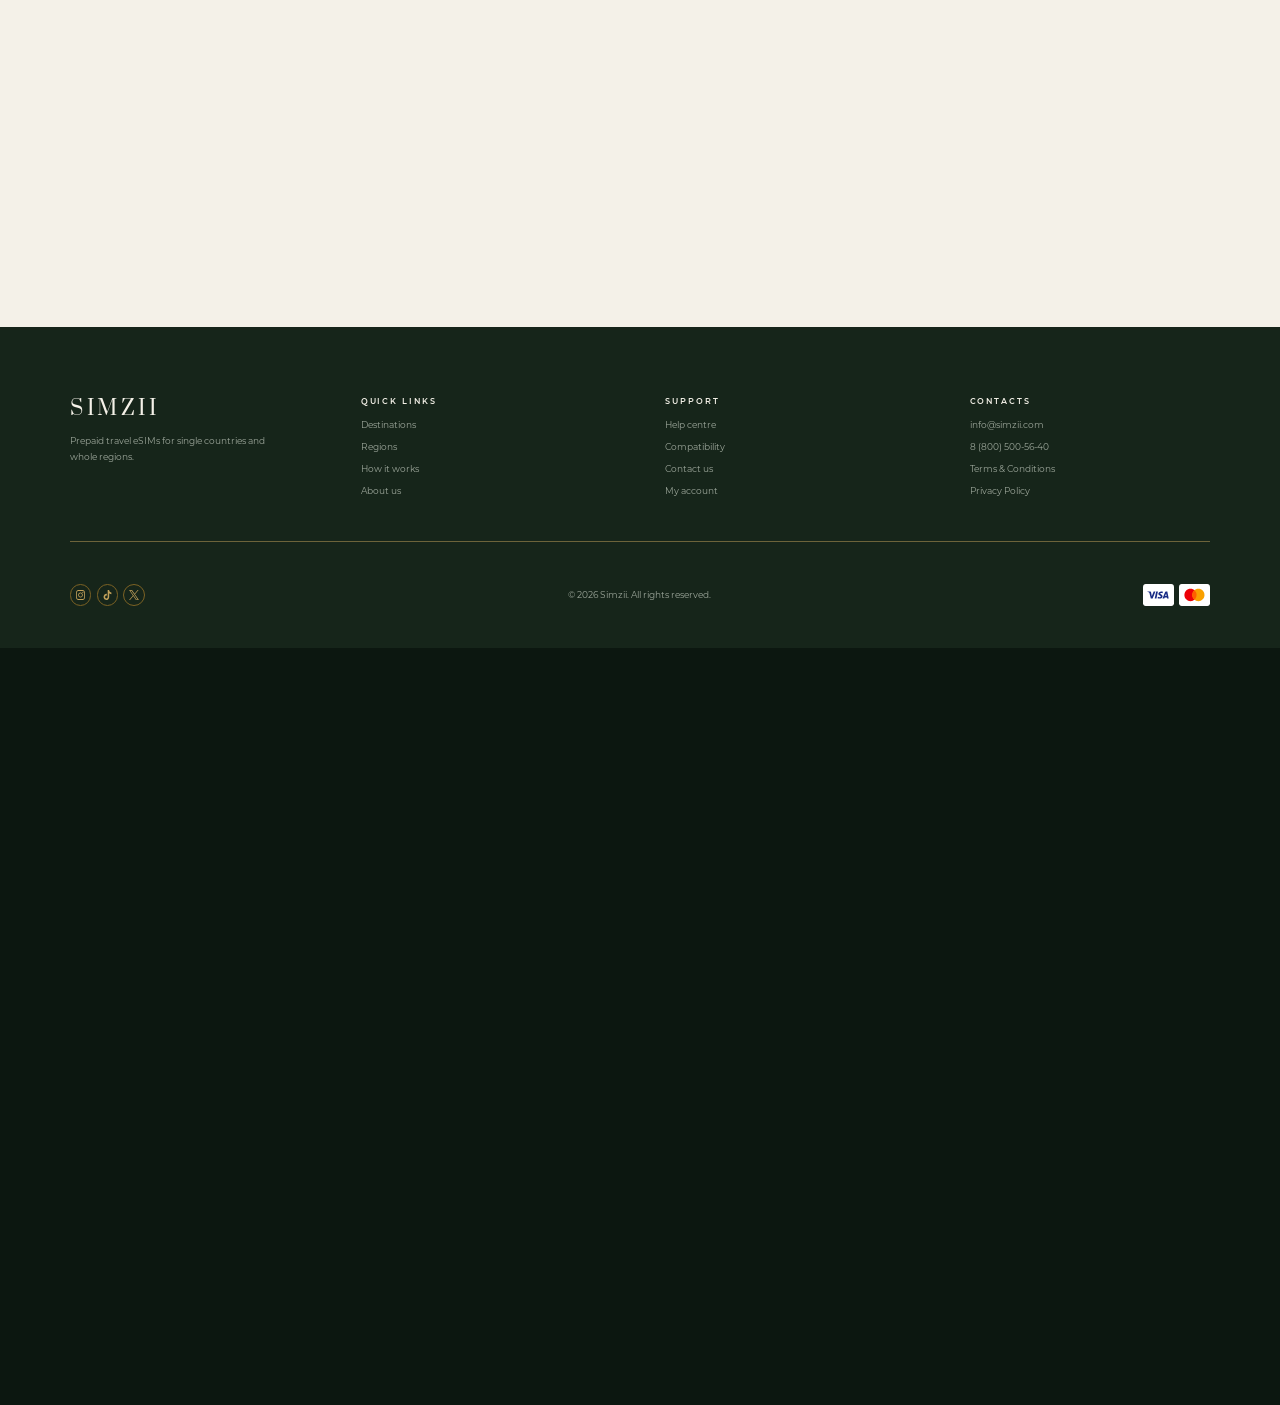
==== commit b6ecf634: "index" ====
--- a/index.html
+++ b/index.html
@@ -98,16 +98,16 @@
         <span style="--d:.47s">IN <span data-fact="global:areaCount"></span> 130 COUNTRIES </span>
       </span>
     </h1>
-    <div class="rule"></div>
+    <div class="rule desk_none_sk"></div>
     <p class="sub rise" style="--d:.7s">Pick your destination, select your data plan and duration, then install the eSIM directly from your phone. Mobile data for wherever you travel, with no need for physical SIM cards or complicated setups.</p>
     <a href="plans.html" class="btn rise" style="--d:.82s">BROWSE DESTINATIONS</a>
   </div>
-  <div class="strip" data-speed="-9" data-self="" style="opacity: 0.865; transform: translate3d(0px, 29.7px, 0px);">
+  <div class="strip index_strip_" data-speed="-9" data-self="" style="opacity: 0.865; transform: translate3d(0px, 29.7px, 0px);">
     <div class="rail"></div><div class="runner"></div>
     <div class="stop"><div class="fig index_fig" data-fact="global:areaCount">124</div><div class="dot"></div><div class="lab index_lab">COUNTRIES</div></div>
-    <div class="stop"><div class="fig" data-fact="all:regionCount">5</div><div class="dot"></div><div class="lab index_lab">REGIONS</div></div>
-    <div class="stop"><div class="fig">Up to <span data-fact="all:maxPlans">12</span></div><div class="dot"></div><div class="lab index_lab">PLANS PER DESTINATION</div></div>
-    <div class="stop"><div class="fig">USD EUR GBP</div><div class="dot"></div><div class="lab index_lab">CURRENCIES</div></div>
+    <div class="stop"><div class="fig index_fig" data-fact="all:regionCount">5</div><div class="dot"></div><div class="lab index_lab">REGIONS</div></div>
+    <div class="stop"><div class="fig index_fig">Up to <span data-fact="all:maxPlans">12</span></div><div class="dot"></div><div class="lab index_lab">PLANS PER DESTINATION</div></div>
+    <div class="stop"><div class="fig index_fig">USD EUR GBP</div><div class="dot"></div><div class="lab index_lab">CURRENCIES</div></div>
   </div>
 </section>
 <section class="intro index_intro" id="intro">
@@ -400,7 +400,7 @@
     </div>
   </div>
 </section>
-<section class="how" id="how">
+<section class="how index_how_" id="how">
   <div class="media bgimg" data-inner>
     <img alt="" src="assets/images/home/trail-landscape.webp">
   </div>
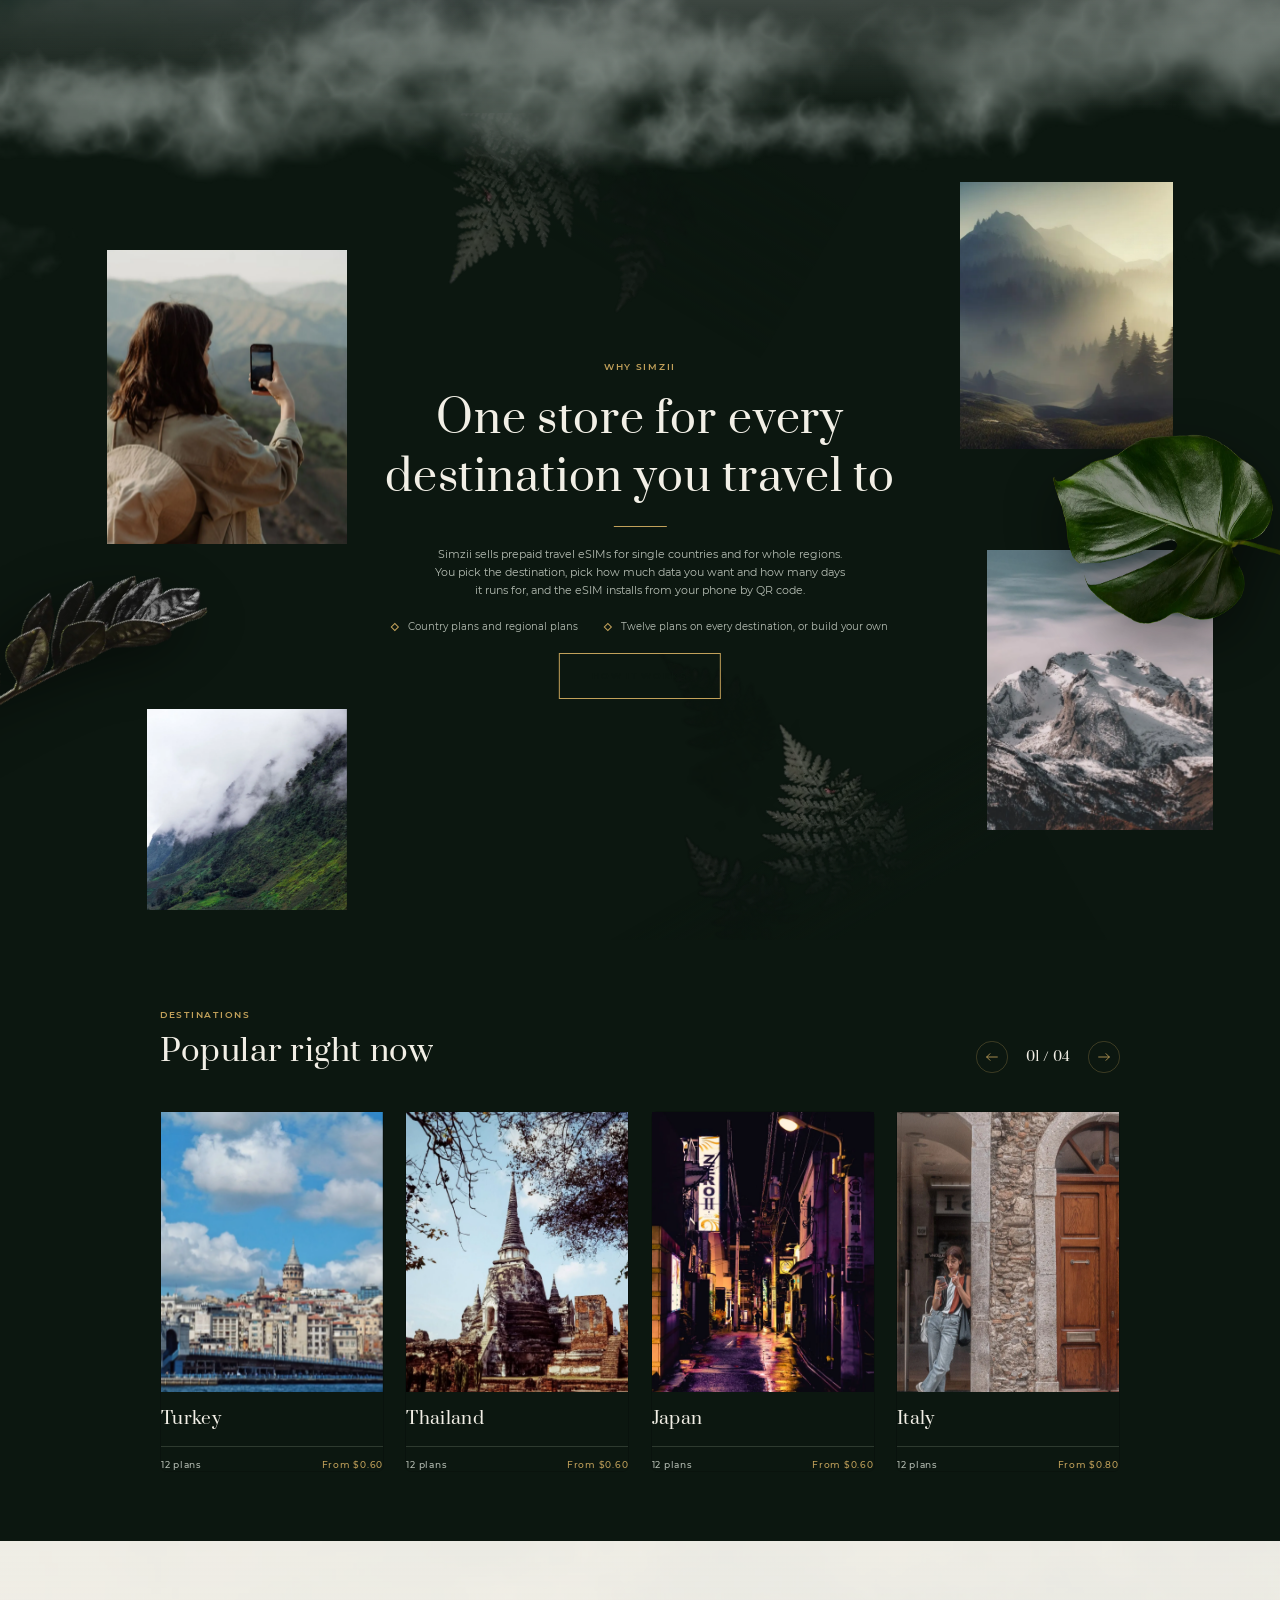
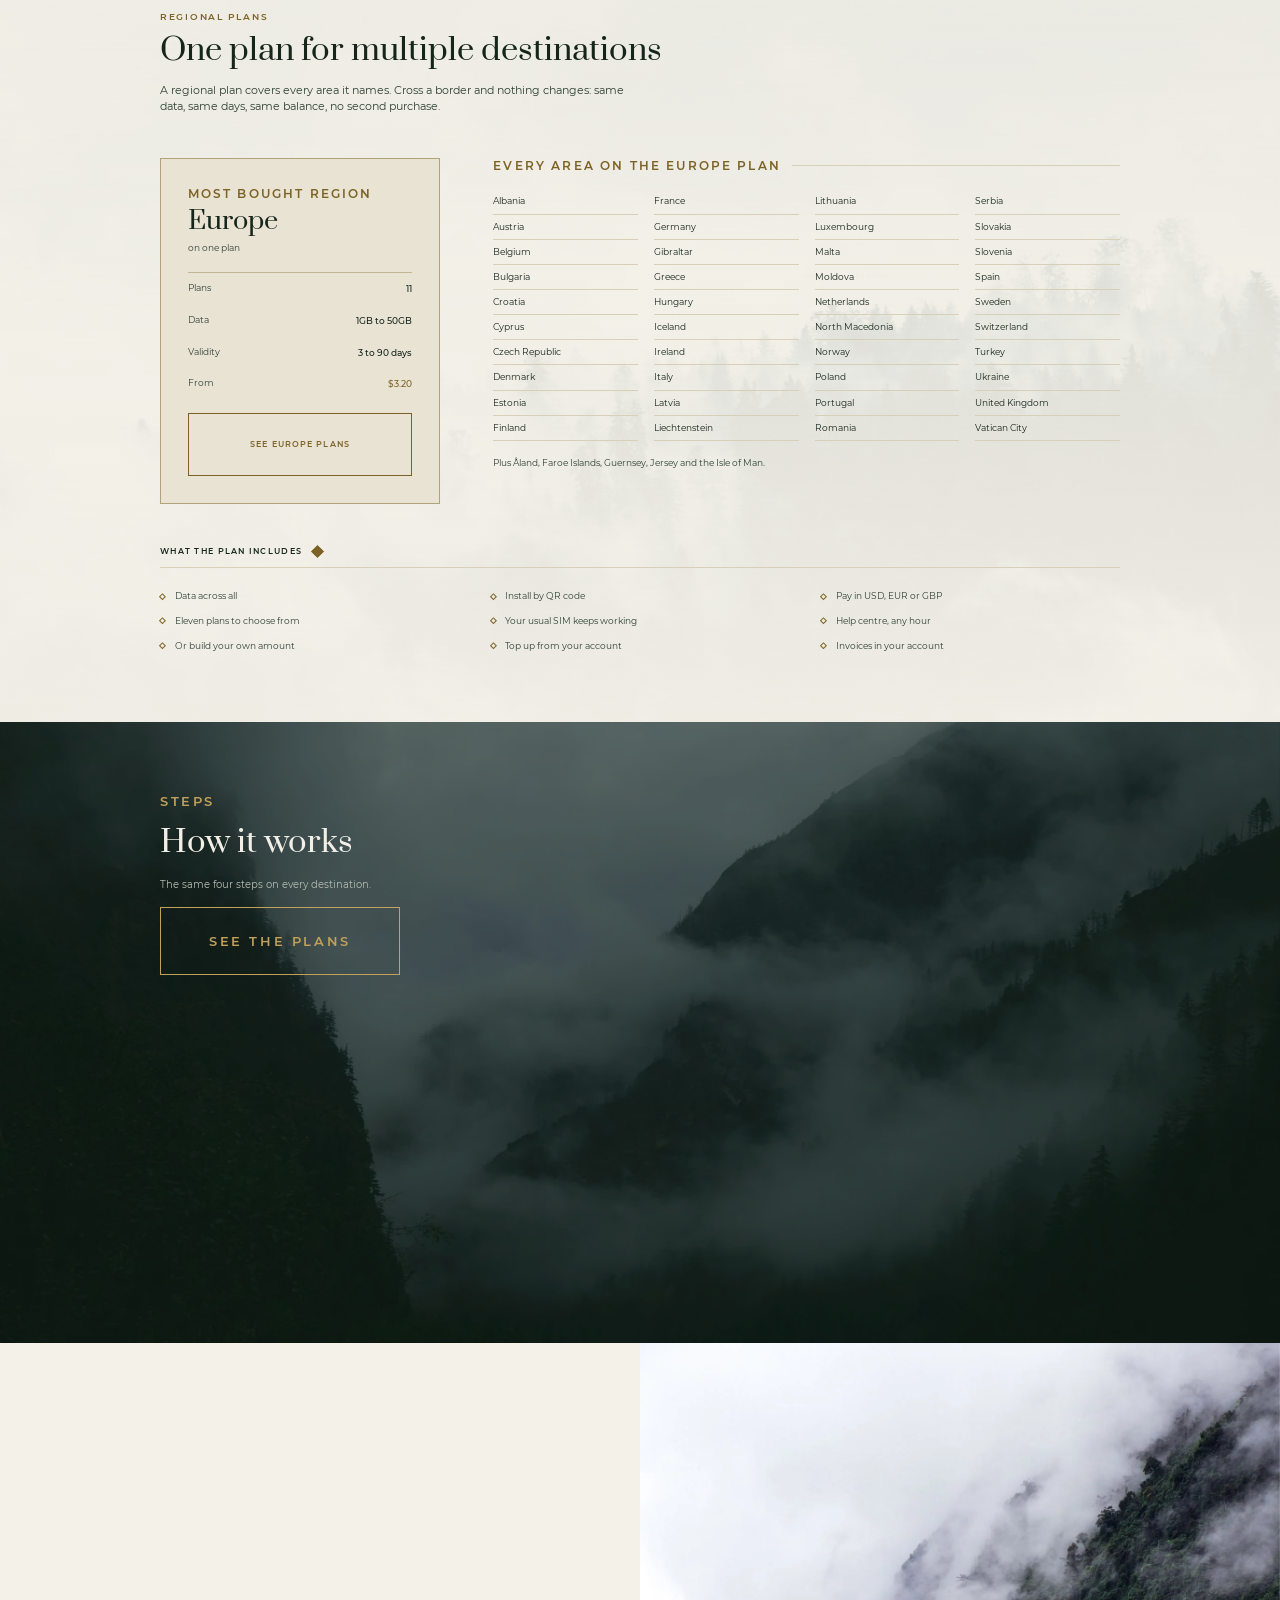
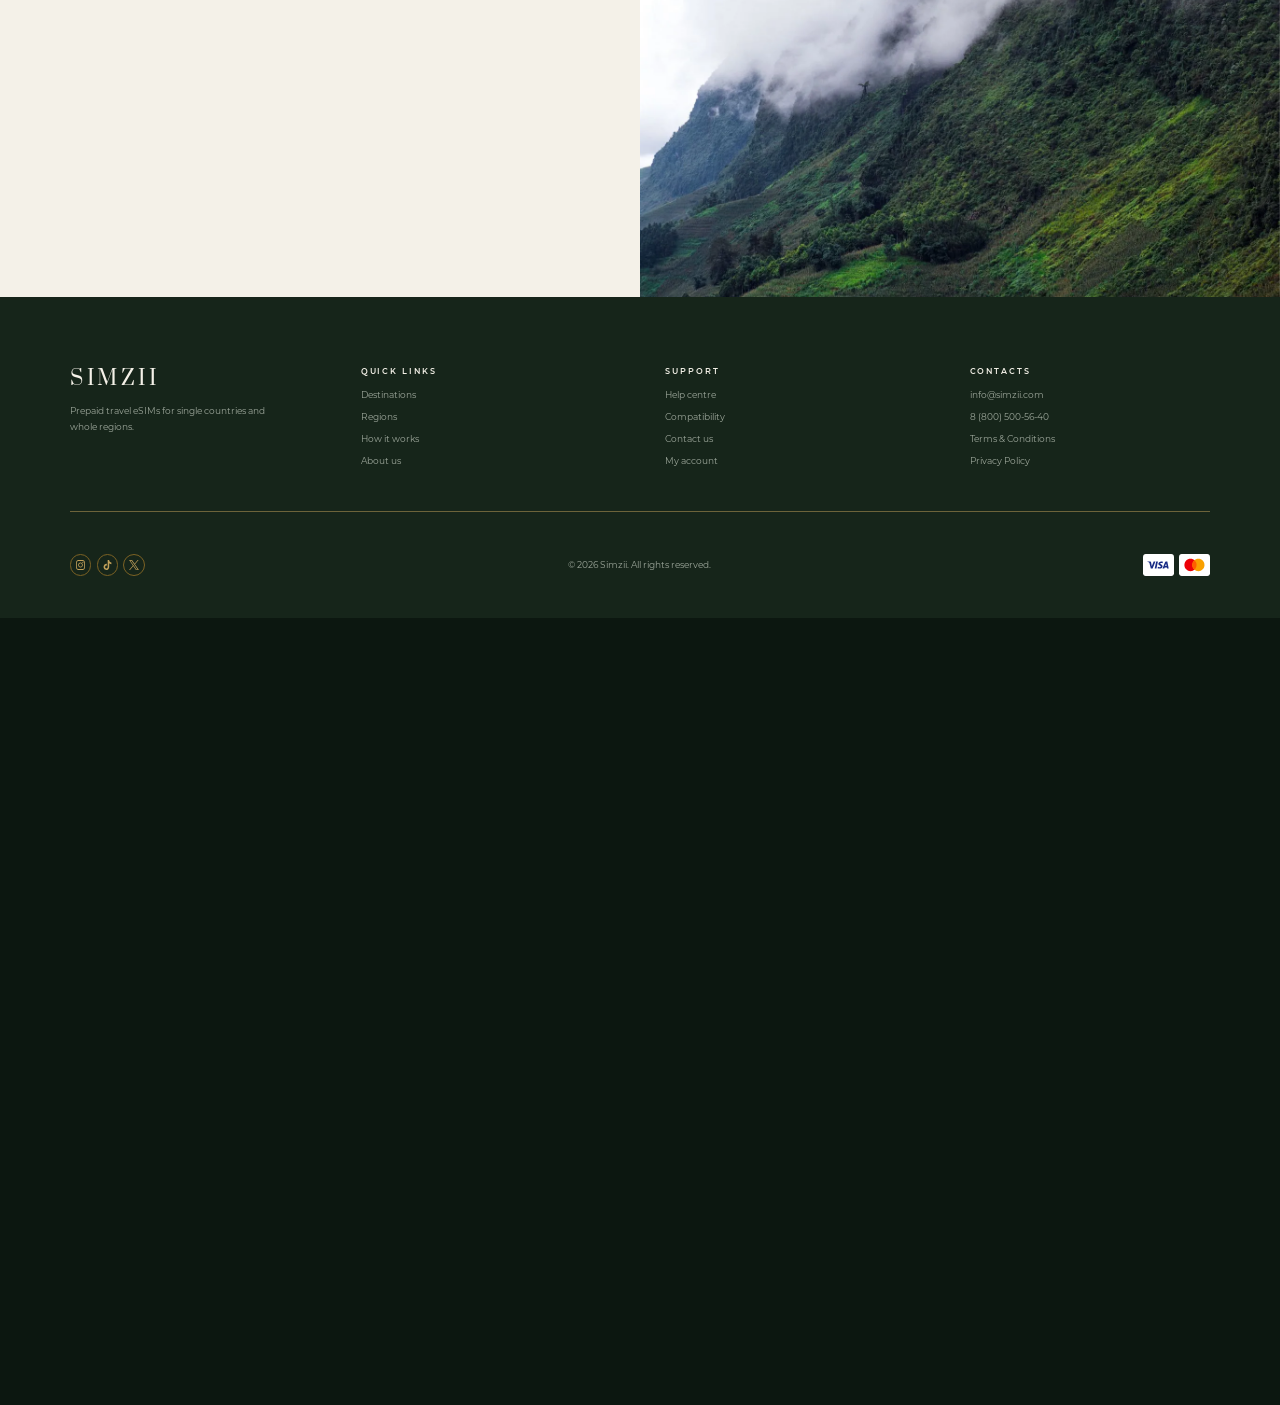
==== commit ef8b57cd: "index" ====
--- a/index.html
+++ b/index.html
@@ -27,7 +27,7 @@
   </div>
   <div class="h-ov"></div>
   <div class="h-fade"></div>
-  <div class="h-wash"></div>
+  <div class="h-wash index_h_wash"></div>
   <div class="h-frame"></div>
   <div data-partial="header">
     <header class="site-header" id="site-header">
